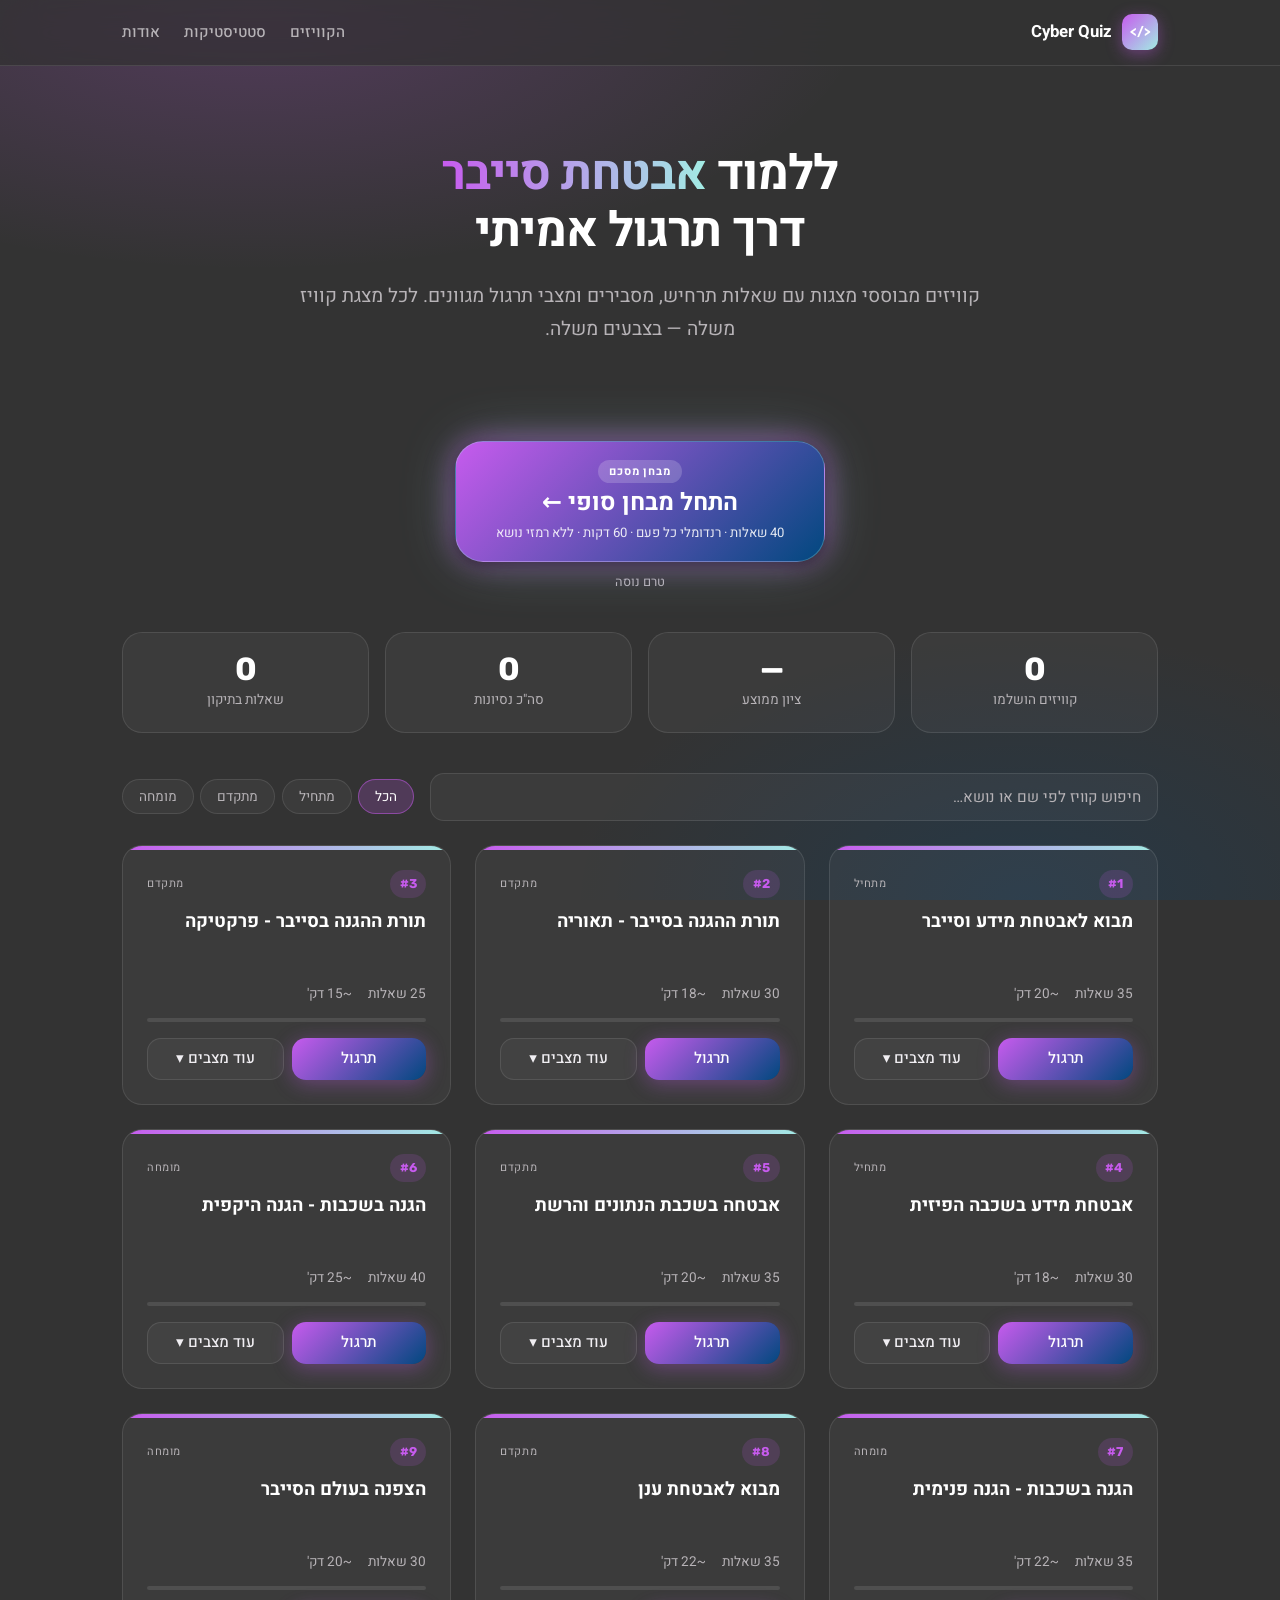
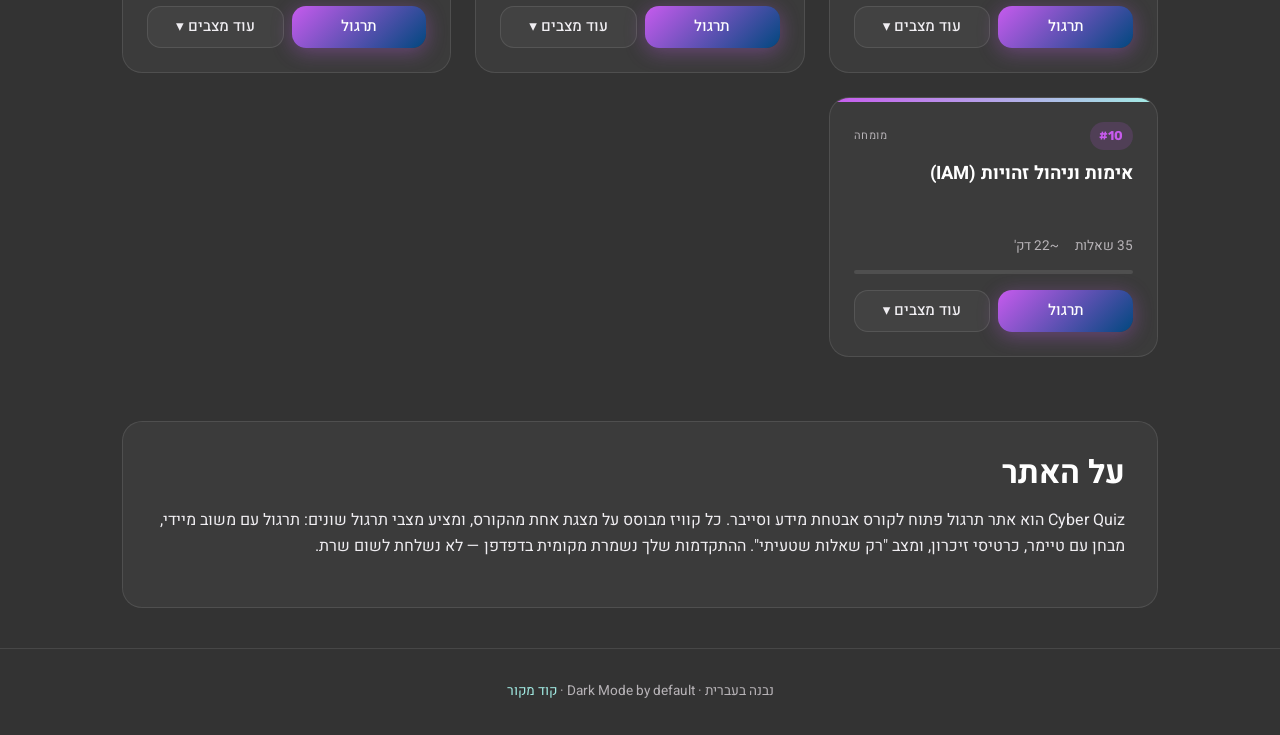
==== index.html @ cce22155 "add final-exam mode — 40 random questions from entire course New flagship CTA placed between hero an" ====
<!DOCTYPE html>
<html lang="he" dir="rtl">
<head>
    <meta charset="UTF-8">
    <meta name="viewport" content="width=device-width, initial-scale=1.0">
    <title>Cyber Quiz — קוויזים לקורס אבטחת מידע וסייבר</title>
    <meta name="description" content="אתר קוויזים אינטראקטיבי לקורס אבטחת מידע וסייבר — תרגול, מבחנים, וכרטיסי זיכרון">
    <link rel="icon" type="image/svg+xml" href="assets/favicon.svg">

    <link rel="preconnect" href="https://fonts.googleapis.com">
    <link rel="preconnect" href="https://fonts.gstatic.com" crossorigin>
    <link rel="stylesheet" href="https://fonts.googleapis.com/css2?family=Heebo:wght@300;400;500;700;900&family=Rubik:wght@400;500;700&display=swap">

    <link rel="stylesheet" href="css/base.css">
    <link rel="stylesheet" href="css/themes.css">
    <link rel="stylesheet" href="css/components.css">
    <link rel="stylesheet" href="css/modes.css">

    <script type="module" src="js/dashboard.js"></script>
</head>
<body class="theme-default">
    <div class="bg-layer" aria-hidden="true"></div>

    <header class="site-header">
        <div class="container header-inner">
            <a class="brand" href="./">
                <span class="brand-mark">&lt;/&gt;</span>
                <span class="brand-name">Cyber Quiz</span>
            </a>
            <nav class="site-nav" aria-label="ניווט ראשי">
                <a href="#quizzes">הקוויזים</a>
                <a href="#stats">סטטיסטיקות</a>
                <a href="#about">אודות</a>
            </nav>
        </div>
    </header>

    <main class="container">
        <section class="hero">
            <h1 class="hero-title">
                ללמוד <span class="gradient-text">אבטחת סייבר</span><br>
                דרך תרגול אמיתי
            </h1>
            <p class="hero-sub">
                קוויזים מבוססי מצגות עם שאלות תרחיש, מסבירים ומצבי תרגול מגוונים.
                לכל מצגת קוויז משלה — בצבעים משלה.
            </p>
        </section>

        <section class="final-exam-slot" aria-label="מבחן סופי">
            <button class="final-exam-btn" data-role="start-final">
                <span class="final-exam-btn-glow" aria-hidden="true"></span>
                <span class="final-exam-btn-content">
                    <span class="final-exam-btn-badge">מבחן מסכם</span>
                    <span class="final-exam-btn-title">התחל מבחן סופי ←</span>
                    <span class="final-exam-btn-sub">40 שאלות · רנדומלי כל פעם · 60 דקות · ללא רמזי נושא</span>
                </span>
            </button>
            <span class="final-exam-last-line" data-role="final-last"></span>
        </section>

        <section id="stats" class="stats-grid" aria-label="סטטיסטיקות אישיות">
            <article class="stat-card">
                <div class="stat-value" data-stat="completed">0</div>
                <div class="stat-label">קוויזים הושלמו</div>
            </article>
            <article class="stat-card">
                <div class="stat-value" data-stat="avg-score">—</div>
                <div class="stat-label">ציון ממוצע</div>
            </article>
            <article class="stat-card">
                <div class="stat-value" data-stat="total-attempts">0</div>
                <div class="stat-label">סה"כ נסיונות</div>
            </article>
            <article class="stat-card">
                <div class="stat-value" data-stat="wrong-pool">0</div>
                <div class="stat-label">שאלות בתיקון</div>
            </article>
        </section>

        <section class="toolbar">
            <div class="toolbar-row">
                <label class="search-input">
                    <span class="sr-only">חיפוש קוויז</span>
                    <input type="search" placeholder="חיפוש קוויז לפי שם או נושא…" data-role="search">
                </label>
                <div class="filter-group" role="tablist" aria-label="סינון לפי רמת קושי">
                    <button class="chip is-active" data-filter="all" role="tab" aria-selected="true">הכל</button>
                    <button class="chip" data-filter="beginner" role="tab">מתחיל</button>
                    <button class="chip" data-filter="intermediate" role="tab">מתקדם</button>
                    <button class="chip" data-filter="advanced" role="tab">מומחה</button>
                </div>
            </div>
        </section>

        <section id="quizzes" class="quiz-grid" aria-label="רשימת קוויזים">
            <div class="loading-placeholder" data-role="quiz-grid-empty">טוען קוויזים…</div>
        </section>

        <section id="about" class="about-card">
            <h2>על האתר</h2>
            <p>
                Cyber Quiz הוא אתר תרגול פתוח לקורס אבטחת מידע וסייבר.
                כל קוויז מבוסס על מצגת אחת מהקורס, ומציע מצבי תרגול שונים:
                תרגול עם משוב מיידי, מבחן עם טיימר, כרטיסי זיכרון, ומצב "רק שאלות שטעיתי".
                ההתקדמות שלך נשמרת מקומית בדפדפן — לא נשלחת לשום שרת.
            </p>
        </section>
    </main>

    <footer class="site-footer">
        <div class="container">
            <span>נבנה בעברית · Dark Mode by default · <a href="https://github.com/" data-role="repo-link" target="_blank" rel="noopener">קוד מקור</a></span>
        </div>
    </footer>

    <template id="quiz-card-template">
        <article class="quiz-card" data-quiz-id="">
            <div class="quiz-card-accent"></div>
            <header class="quiz-card-header">
                <span class="quiz-number"></span>
                <span class="quiz-difficulty"></span>
            </header>
            <h3 class="quiz-title"></h3>
            <p class="quiz-meta">
                <span class="quiz-count"></span>
                <span class="quiz-time"></span>
            </p>
            <div class="quiz-progress" hidden>
                <div class="quiz-progress-bar"><div class="quiz-progress-fill"></div></div>
                <span class="quiz-progress-text"></span>
            </div>
            <div class="quiz-card-actions">
                <button class="btn btn-primary" data-action="practice">תרגול</button>
                <button class="btn btn-ghost" data-action="menu">עוד מצבים ▾</button>
            </div>
            <menu class="quiz-mode-menu" hidden>
                <li><button data-mode="exam">מצב מבחן (טיימר)</button></li>
                <li><button data-mode="wrong">רק שאלות שטעיתי</button></li>
                <li><button data-mode="flashcards">כרטיסי זיכרון</button></li>
                <li><button data-mode="quick10">מהיר (10 שאלות)</button></li>
            </menu>
        </article>
    </template>
</body>
</html>
---- css/base.css ----
/* ============================================================
   Base — reset, typography, layout, RTL, dark-by-default
   ============================================================ */

*,
*::before,
*::after {
    box-sizing: border-box;
}

html {
    scroll-behavior: smooth;
    -webkit-text-size-adjust: 100%;
}

body {
    margin: 0;
    min-height: 100vh;
    font-family: 'Heebo', 'Rubik', system-ui, -apple-system, 'Segoe UI', sans-serif;
    font-weight: 400;
    font-size: 16px;
    line-height: 1.6;
    color: var(--color-text);
    background: var(--color-bg);
    direction: rtl;
    text-rendering: optimizeLegibility;
    -webkit-font-smoothing: antialiased;
    -moz-osx-font-smoothing: grayscale;
    overflow-x: hidden;
}

/* Decorative background layer per theme. Sits behind content. */
.bg-layer {
    position: fixed;
    inset: 0;
    z-index: -1;
    background:
        radial-gradient(ellipse 80% 50% at 20% 0%, var(--color-glow-a), transparent 60%),
        radial-gradient(ellipse 60% 50% at 80% 100%, var(--color-glow-b), transparent 60%),
        var(--color-bg);
    background-attachment: fixed;
    transition: background 0.6s ease;
}

h1, h2, h3, h4 {
    margin: 0 0 0.5em;
    font-weight: 700;
    line-height: 1.2;
    color: var(--color-text-strong);
}

h1 { font-size: clamp(1.8rem, 2.5vw + 1rem, 3rem); }
h2 { font-size: clamp(1.4rem, 1.5vw + 1rem, 2rem); }
h3 { font-size: 1.15rem; }

p { margin: 0 0 1rem; }

a {
    color: var(--color-accent);
    text-decoration: none;
    transition: color 0.2s ease;
}
a:hover { color: var(--color-primary); }

button {
    font-family: inherit;
    cursor: pointer;
    border: none;
    background: none;
    color: inherit;
}

.container {
    width: 100%;
    max-width: 1100px;
    margin-inline: auto;
    padding-inline: clamp(1rem, 3vw, 2rem);
}

.gradient-text {
    background: linear-gradient(90deg, var(--color-primary), var(--color-accent));
    -webkit-background-clip: text;
    background-clip: text;
    -webkit-text-fill-color: transparent;
    color: transparent;
}

.sr-only {
    position: absolute;
    width: 1px; height: 1px;
    padding: 0; margin: -1px;
    overflow: hidden;
    clip: rect(0, 0, 0, 0);
    white-space: nowrap;
    border: 0;
}

.loading-placeholder {
    padding: 3rem;
    text-align: center;
    color: var(--color-text-dim);
    font-size: 1.05rem;
}

/* Focus ring — accessibility */
:focus-visible {
    outline: 2px solid var(--color-accent);
    outline-offset: 3px;
    border-radius: 6px;
}

/* Small-screen tweaks */
@media (max-width: 640px) {
    body { font-size: 15px; }
}

/* Reduced motion respect */
@media (prefers-reduced-motion: reduce) {
    *, *::before, *::after {
        animation-duration: 0.01ms !important;
        animation-iteration-count: 1 !important;
        transition-duration: 0.01ms !important;
    }
    html { scroll-behavior: auto; }
}
---- css/themes.css ----
/* ============================================================
   Themes — CSS variable sets per palette.
   Default (body.theme-default) is the site's "Signature" palette.
   Other themes applied by adding class e.g. body.theme-matrix
   or by theme.js overriding individual --color-* properties.
   ============================================================ */

:root {
    /* Default palette — "Signature" (the site's signature colors). */
    --color-bg: #333333;
    --color-surface: rgba(255, 255, 255, 0.04);
    --color-surface-strong: rgba(255, 255, 255, 0.08);
    --color-border: rgba(255, 255, 255, 0.1);
    --color-border-strong: rgba(255, 255, 255, 0.18);

    --color-primary: #c75bee;
    --color-secondary: #01487f;
    --color-accent: #a2ece4;
    --color-glow-a: rgba(199, 91, 238, 0.22);
    --color-glow-b: rgba(1, 72, 127, 0.25);

    --color-text: #f0eef2;
    --color-text-strong: #ffffff;
    --color-text-dim: #b7b3b7;

    --color-success: #a2ece4;
    --color-error: #ff2629;
    --color-warning: #ffaa00;

    --radius-sm: 8px;
    --radius-md: 14px;
    --radius-lg: 20px;
    --radius-xl: 28px;

    --shadow-sm: 0 2px 8px rgba(0, 0, 0, 0.3);
    --shadow-md: 0 8px 32px rgba(0, 0, 0, 0.4);
    --shadow-glow: 0 0 40px var(--color-glow-a);

    --space-xs: 0.5rem;
    --space-sm: 0.75rem;
    --space-md: 1rem;
    --space-lg: 1.5rem;
    --space-xl: 2.5rem;
    --space-2xl: 4rem;

    --ease-out: cubic-bezier(0.22, 1, 0.36, 1);
    --ease-in-out: cubic-bezier(0.65, 0, 0.35, 1);
}

/* =============== Theme: Signature (default) =============== */
.theme-signature,
.theme-default {
    --color-bg: #333333;
    --color-primary: #c75bee;
    --color-secondary: #01487f;
    --color-accent: #a2ece4;
    --color-glow-a: rgba(199, 91, 238, 0.22);
    --color-glow-b: rgba(1, 72, 127, 0.25);
    --color-text: #f0eef2;
    --color-text-dim: #b7b3b7;
    --color-error: #ff2629;
    --color-success: #a2ece4;
}

/* =============== Theme: Cyberpunk =============== */
.theme-cyberpunk {
    --color-bg: #0a0e27;
    --color-primary: #ff006e;
    --color-secondary: #8338ec;
    --color-accent: #3a86ff;
    --color-glow-a: rgba(255, 0, 110, 0.18);
    --color-glow-b: rgba(58, 134, 255, 0.15);
}

/* =============== Theme: Matrix =============== */
.theme-matrix {
    --color-bg: #0d0208;
    --color-primary: #00ff41;
    --color-secondary: #008f11;
    --color-accent: #39ff14;
    --color-glow-a: rgba(0, 255, 65, 0.15);
    --color-glow-b: rgba(0, 143, 17, 0.15);
    --color-text: #c8facc;
    --color-text-strong: #eaffea;
}

/* =============== Theme: Ocean =============== */
.theme-ocean {
    --color-bg: #03045e;
    --color-primary: #00b4d8;
    --color-secondary: #0077b6;
    --color-accent: #90e0ef;
    --color-glow-a: rgba(0, 180, 216, 0.2);
    --color-glow-b: rgba(144, 224, 239, 0.15);
}

/* =============== Theme: Sunset =============== */
.theme-sunset {
    --color-bg: #2d1b2e;
    --color-primary: #ff6b35;
    --color-secondary: #f7931e;
    --color-accent: #fdc830;
    --color-glow-a: rgba(255, 107, 53, 0.22);
    --color-glow-b: rgba(253, 200, 48, 0.15);
}

/* =============== Theme: Forest =============== */
.theme-forest {
    --color-bg: #081c15;
    --color-primary: #52b788;
    --color-secondary: #2d6a4f;
    --color-accent: #95d5b2;
    --color-glow-a: rgba(82, 183, 136, 0.18);
    --color-glow-b: rgba(149, 213, 178, 0.12);
}

/* =============== Theme: Midnight =============== */
.theme-midnight {
    --color-bg: #03071e;
    --color-primary: #7209b7;
    --color-secondary: #560bad;
    --color-accent: #b5179e;
    --color-glow-a: rgba(114, 9, 183, 0.2);
    --color-glow-b: rgba(181, 23, 158, 0.18);
}
---- css/components.css ----
/* ============================================================
   Components — all reusable UI pieces
   ============================================================ */

/* =============== Buttons =============== */
.btn {
    display: inline-flex;
    align-items: center;
    justify-content: center;
    gap: 0.5rem;
    padding: 0.75rem 1.25rem;
    border-radius: var(--radius-md);
    font-weight: 500;
    font-size: 0.95rem;
    line-height: 1;
    text-decoration: none;
    transition: transform 0.15s var(--ease-out), background 0.2s, box-shadow 0.2s;
    white-space: nowrap;
}
.btn:hover { transform: translateY(-1px); }
.btn:active { transform: translateY(0); }
.btn:disabled {
    opacity: 0.4;
    cursor: not-allowed;
    transform: none;
}
.btn-sm { padding: 0.5rem 0.85rem; font-size: 0.85rem; }

.btn-primary {
    background: linear-gradient(135deg, var(--color-primary), var(--color-secondary));
    color: var(--color-text-strong);
    box-shadow: 0 4px 20px color-mix(in srgb, var(--color-primary) 35%, transparent);
}
.btn-primary:hover {
    box-shadow: 0 6px 30px color-mix(in srgb, var(--color-primary) 50%, transparent);
}

.btn-accent {
    background: color-mix(in srgb, var(--color-accent) 15%, transparent);
    color: var(--color-accent);
    border: 1px solid color-mix(in srgb, var(--color-accent) 40%, transparent);
}
.btn-accent:hover {
    background: color-mix(in srgb, var(--color-accent) 25%, transparent);
}

.btn-ghost {
    background: var(--color-surface);
    color: var(--color-text);
    border: 1px solid var(--color-border);
}
.btn-ghost:hover {
    background: var(--color-surface-strong);
    border-color: var(--color-border-strong);
}

/* =============== Chips (filter pills) =============== */
.chip {
    padding: 0.4rem 1rem;
    border-radius: 999px;
    background: var(--color-surface);
    border: 1px solid var(--color-border);
    color: var(--color-text-dim);
    font-size: 0.85rem;
    transition: all 0.2s;
}
.chip:hover { color: var(--color-text); }
.chip.is-active {
    background: color-mix(in srgb, var(--color-primary) 20%, transparent);
    color: var(--color-text-strong);
    border-color: color-mix(in srgb, var(--color-primary) 50%, transparent);
}

/* =============== Site Header =============== */
.site-header {
    position: sticky;
    top: 0;
    z-index: 50;
    background: color-mix(in srgb, var(--color-bg) 80%, transparent);
    backdrop-filter: blur(20px) saturate(180%);
    -webkit-backdrop-filter: blur(20px) saturate(180%);
    border-bottom: 1px solid var(--color-border);
}
.header-inner {
    display: flex;
    align-items: center;
    justify-content: space-between;
    padding-block: 0.9rem;
}
.brand {
    display: flex;
    align-items: center;
    gap: 0.6rem;
    font-weight: 700;
    color: var(--color-text-strong);
    font-size: 1.05rem;
}
.brand-mark {
    display: grid;
    place-items: center;
    width: 36px; height: 36px;
    border-radius: 10px;
    background: linear-gradient(135deg, var(--color-primary), var(--color-accent));
    color: #fff;
    font-family: 'Rubik', monospace;
    font-size: 0.8rem;
    font-weight: 700;
    box-shadow: 0 4px 16px color-mix(in srgb, var(--color-primary) 40%, transparent);
}
.site-nav {
    display: flex;
    gap: 1.5rem;
}
.site-nav a {
    color: var(--color-text-dim);
    font-weight: 500;
    font-size: 0.95rem;
}
.site-nav a:hover { color: var(--color-text-strong); }

@media (max-width: 640px) {
    .site-nav { display: none; }
}

/* =============== Hero =============== */
.hero {
    padding-block: clamp(2.5rem, 7vw, 5rem);
    text-align: center;
    max-width: 720px;
    margin-inline: auto;
}
.hero-title {
    margin-bottom: 1.2rem;
    letter-spacing: -0.02em;
}
.hero-sub {
    color: var(--color-text-dim);
    font-size: clamp(1rem, 1vw + 0.8rem, 1.2rem);
    line-height: 1.7;
}

/* =============== Stats Grid =============== */
.stats-grid {
    display: grid;
    grid-template-columns: repeat(auto-fit, minmax(160px, 1fr));
    gap: var(--space-md);
    margin-bottom: var(--space-xl);
}
.stat-card {
    padding: 1.25rem;
    border-radius: var(--radius-lg);
    background: var(--color-surface);
    border: 1px solid var(--color-border);
    text-align: center;
}
.stat-value {
    font-size: 2rem;
    font-weight: 700;
    color: var(--color-text-strong);
    font-family: 'Rubik', sans-serif;
    line-height: 1;
    margin-bottom: 0.3rem;
}
.stat-label {
    font-size: 0.85rem;
    color: var(--color-text-dim);
}

/* =============== Toolbar =============== */
.toolbar {
    margin-bottom: var(--space-lg);
}
.toolbar-row {
    display: flex;
    gap: var(--space-md);
    align-items: center;
    flex-wrap: wrap;
}
.search-input {
    flex: 1;
    min-width: 220px;
    position: relative;
}
.search-input input {
    width: 100%;
    padding: 0.75rem 1rem;
    border-radius: var(--radius-md);
    background: var(--color-surface);
    border: 1px solid var(--color-border);
    color: var(--color-text);
    font-family: inherit;
    font-size: 0.95rem;
    transition: border-color 0.2s, background 0.2s;
}
.search-input input::placeholder { color: var(--color-text-dim); }
.search-input input:focus {
    outline: none;
    background: var(--color-surface-strong);
    border-color: color-mix(in srgb, var(--color-accent) 60%, transparent);
}
.filter-group {
    display: flex;
    gap: 0.4rem;
    flex-wrap: wrap;
}

/* =============== Final Exam Slot (standalone flagship button) ===============
   Standalone CTA placed between hero and stats. Deliberately NOT wrapped in
   a card-like container — the button itself is the visual element, centered.
*/
.final-exam-slot {
    display: flex;
    flex-direction: column;
    align-items: center;
    gap: 0.6rem;
    margin: 0 auto var(--space-xl);
    text-align: center;
}

.final-exam-btn {
    position: relative;
    padding: 1.1rem 2.5rem;
    border-radius: var(--radius-xl);
    background: linear-gradient(135deg, var(--color-primary), var(--color-secondary));
    color: var(--color-text-strong);
    cursor: pointer;
    overflow: visible;
    border: 1px solid color-mix(in srgb, var(--color-accent) 30%, transparent);
    transition: transform 0.2s var(--ease-out), box-shadow 0.3s;
    /* Layered shadow: inner drop + colored outer glows (primary + accent) */
    box-shadow:
        0 4px 12px rgba(0, 0, 0, 0.4),
        0 0 28px 2px color-mix(in srgb, var(--color-primary) 45%, transparent),
        0 0 60px -10px color-mix(in srgb, var(--color-accent) 45%, transparent);
    animation: final-pulse 3.2s ease-in-out infinite;
}
.final-exam-btn:hover {
    transform: translateY(-2px) scale(1.02);
    animation-play-state: paused;
    box-shadow:
        0 6px 16px rgba(0, 0, 0, 0.5),
        0 0 45px 4px color-mix(in srgb, var(--color-primary) 65%, transparent),
        0 0 90px -10px color-mix(in srgb, var(--color-accent) 60%, transparent);
}
.final-exam-btn:active { transform: translateY(0) scale(1); }

/* Pulse the outer glow intensity, not the element itself — avoids layout shift. */
@keyframes final-pulse {
    0%, 100% {
        box-shadow:
            0 4px 12px rgba(0, 0, 0, 0.4),
            0 0 28px 2px color-mix(in srgb, var(--color-primary) 45%, transparent),
            0 0 60px -10px color-mix(in srgb, var(--color-accent) 45%, transparent);
    }
    50% {
        box-shadow:
            0 4px 14px rgba(0, 0, 0, 0.45),
            0 0 40px 4px color-mix(in srgb, var(--color-primary) 65%, transparent),
            0 0 80px -8px color-mix(in srgb, var(--color-accent) 60%, transparent);
    }
}

/* The legacy .final-exam-btn-glow span is no longer needed — we drive the glow
   from box-shadow keyframes. Hide the span if present so we don't double up. */
.final-exam-btn-glow { display: none; }

.final-exam-btn-content {
    display: flex;
    flex-direction: column;
    align-items: center;
    gap: 0.35rem;
    position: relative;
}
.final-exam-btn-badge {
    display: inline-block;
    padding: 0.2rem 0.7rem;
    border-radius: 999px;
    background: rgba(255, 255, 255, 0.18);
    font-size: 0.7rem;
    font-weight: 700;
    letter-spacing: 0.08em;
    text-transform: uppercase;
}
.final-exam-btn-title {
    font-size: clamp(1.15rem, 1.5vw + 0.8rem, 1.5rem);
    font-weight: 700;
    line-height: 1.2;
}
.final-exam-btn-sub {
    font-size: 0.82rem;
    opacity: 0.88;
    font-weight: 400;
}

.final-exam-last-line {
    font-size: 0.8rem;
    color: var(--color-text-dim);
    min-height: 1em;  /* reserve space so layout doesn't jump after JS fills it */
}

@media (max-width: 640px) {
    .final-exam-btn { padding: 1rem 1.5rem; }
    .final-exam-btn-sub { font-size: 0.75rem; }
}

/* =============== Quiz Grid =============== */
.quiz-grid {
    display: grid;
    grid-template-columns: repeat(auto-fill, minmax(280px, 1fr));
    gap: var(--space-lg);
    margin-bottom: var(--space-2xl);
}

/* =============== Quiz Card =============== */
.quiz-card {
    position: relative;
    padding: 1.5rem;
    border-radius: var(--radius-lg);
    background: var(--color-surface);
    border: 1px solid var(--color-border);
    overflow: hidden;
    transition: transform 0.25s var(--ease-out), border-color 0.2s, box-shadow 0.3s;
    display: flex;
    flex-direction: column;
    gap: 0.75rem;
    min-height: 260px;
    /* Each card scopes a theme, via inline CSS variables set by JS */
}
.quiz-card:hover {
    transform: translateY(-3px);
    border-color: color-mix(in srgb, var(--color-primary) 40%, transparent);
    box-shadow: 0 12px 40px color-mix(in srgb, var(--color-primary) 20%, transparent);
}
.quiz-card-accent {
    position: absolute;
    top: 0; inset-inline: 0;
    height: 4px;
    background: linear-gradient(90deg, var(--color-primary), var(--color-accent));
}
.quiz-card-header {
    display: flex;
    justify-content: space-between;
    align-items: center;
    font-size: 0.8rem;
    color: var(--color-text-dim);
}
.quiz-number {
    padding: 0.25rem 0.6rem;
    border-radius: 999px;
    background: color-mix(in srgb, var(--color-primary) 15%, transparent);
    color: var(--color-primary);
    font-weight: 700;
    font-family: 'Rubik', monospace;
}
.quiz-difficulty {
    text-transform: uppercase;
    letter-spacing: 0.05em;
    font-size: 0.7rem;
}
.quiz-title {
    color: var(--color-text-strong);
    font-size: 1.15rem;
    line-height: 1.35;
    flex: 1;
}
.quiz-meta {
    color: var(--color-text-dim);
    font-size: 0.85rem;
    margin: 0;
    display: flex;
    gap: 1rem;
}
.quiz-progress {
    display: flex;
    flex-direction: column;
    gap: 0.3rem;
    font-size: 0.8rem;
    color: var(--color-text-dim);
}
.quiz-progress-bar {
    height: 4px;
    background: var(--color-border);
    border-radius: 4px;
    overflow: hidden;
}
.quiz-progress-fill {
    height: 100%;
    width: 0;
    background: linear-gradient(90deg, var(--color-primary), var(--color-accent));
    transition: width 0.4s var(--ease-out);
}
.quiz-card-actions {
    display: flex;
    gap: 0.5rem;
    margin-top: auto;
}
.quiz-card-actions .btn { flex: 1; }
.quiz-mode-menu {
    list-style: none;
    padding: 0.4rem;
    margin: 0.3rem 0 0;
    border-radius: var(--radius-md);
    background: var(--color-surface-strong);
    border: 1px solid var(--color-border);
}
.quiz-mode-menu li { list-style: none; }
.quiz-mode-menu button {
    display: block;
    width: 100%;
    text-align: start;
    padding: 0.55rem 0.8rem;
    border-radius: var(--radius-sm);
    color: var(--color-text);
    font-size: 0.9rem;
    transition: background 0.15s;
}
.quiz-mode-menu button:hover {
    background: color-mix(in srgb, var(--color-primary) 15%, transparent);
}

/* =============== About + Footer =============== */
.about-card {
    padding: 2rem;
    border-radius: var(--radius-lg);
    background: var(--color-surface);
    border: 1px solid var(--color-border);
    margin-bottom: var(--space-xl);
}
.site-footer {
    padding: 2rem 0;
    color: var(--color-text-dim);
    font-size: 0.85rem;
    text-align: center;
    border-top: 1px solid var(--color-border);
    margin-top: var(--space-xl);
}

/* ============================================================
   Quiz Runner Page
   ============================================================ */

.quiz-header {
    position: sticky;
    top: 0;
    z-index: 50;
    background: color-mix(in srgb, var(--color-bg) 88%, transparent);
    backdrop-filter: blur(20px) saturate(180%);
    -webkit-backdrop-filter: blur(20px) saturate(180%);
    border-bottom: 1px solid var(--color-border);
}
.quiz-header-inner {
    display: flex;
    align-items: center;
    gap: 1rem;
    padding-block: 0.85rem;
}
.quiz-header-title { flex: 1; min-width: 0; }
.quiz-header-label {
    font-size: 0.75rem;
    color: var(--color-text-dim);
    text-transform: uppercase;
    letter-spacing: 0.08em;
}
.quiz-header-name {
    font-size: 1rem;
    color: var(--color-text-strong);
    margin: 0.1rem 0 0;
    white-space: nowrap;
    overflow: hidden;
    text-overflow: ellipsis;
}
.quiz-header-meta {
    display: flex;
    gap: 0.75rem;
    align-items: center;
    font-family: 'Rubik', monospace;
    font-size: 0.95rem;
}
.counter { color: var(--color-text-dim); }
.timer {
    padding: 0.3rem 0.7rem;
    border-radius: var(--radius-sm);
    background: color-mix(in srgb, var(--color-warning) 15%, transparent);
    color: var(--color-warning);
    font-weight: 500;
}
.timer.is-low {
    background: color-mix(in srgb, var(--color-error) 20%, transparent);
    color: var(--color-error);
    animation: timer-pulse 1s infinite;
}
@keyframes timer-pulse {
    0%, 100% { opacity: 1; }
    50% { opacity: 0.7; }
}

.progress-track {
    height: 4px;
    background: var(--color-border);
    overflow: hidden;
}
.progress-fill {
    height: 100%;
    width: 0;
    background: linear-gradient(90deg, var(--color-primary), var(--color-accent));
    transition: width 0.4s var(--ease-out);
}

.quiz-stage {
    padding-block: var(--space-xl);
    min-height: 60vh;
}

/* =============== Question Card =============== */
.question-card {
    padding: clamp(1.25rem, 3vw, 2.25rem);
    border-radius: var(--radius-xl);
    background: var(--color-surface);
    border: 1px solid var(--color-border);
    box-shadow: var(--shadow-md);
    animation: question-in 0.45s var(--ease-out);
}
@keyframes question-in {
    from { opacity: 0; transform: translateX(30px); }
    to { opacity: 1; transform: translateX(0); }
}
/* In RTL, "new content from the right" means positive X translation. */

.question-card-header {
    display: flex;
    justify-content: space-between;
    align-items: center;
    gap: 0.75rem;
    margin-bottom: 1.25rem;
    flex-wrap: wrap;
}
.question-card-header-actions {
    display: flex;
    align-items: center;
    gap: 0.5rem;
}
.question-topic {
    padding: 0.3rem 0.8rem;
    border-radius: 999px;
    background: color-mix(in srgb, var(--color-accent) 15%, transparent);
    color: var(--color-accent);
    font-size: 0.8rem;
    font-weight: 500;
}
.question-difficulty {
    font-size: 0.75rem;
    color: var(--color-text-dim);
    text-transform: uppercase;
    letter-spacing: 0.05em;
    padding: 0.3rem 0.6rem;
    border-radius: var(--radius-sm);
    border: 1px solid var(--color-border);
}
.question-difficulty[data-difficulty="easy"] { color: var(--color-success); border-color: color-mix(in srgb, var(--color-success) 30%, transparent); }
.question-difficulty[data-difficulty="medium"] { color: var(--color-warning); border-color: color-mix(in srgb, var(--color-warning) 30%, transparent); }
.question-difficulty[data-difficulty="hard"] { color: var(--color-error); border-color: color-mix(in srgb, var(--color-error) 30%, transparent); }

.flag-btn {
    width: 32px; height: 32px;
    border-radius: 8px;
    background: var(--color-surface);
    border: 1px solid var(--color-border);
    color: var(--color-text-dim);
    font-size: 1rem;
    transition: color 0.2s, background 0.2s;
}
.flag-btn:hover { color: var(--color-warning); }
.flag-btn.is-flagged {
    color: var(--color-warning);
    background: color-mix(in srgb, var(--color-warning) 15%, transparent);
}

.question-text {
    font-size: clamp(1.15rem, 1vw + 1rem, 1.45rem);
    color: var(--color-text-strong);
    line-height: 1.5;
    margin-bottom: 1.75rem;
}

/* =============== Options =============== */
.options {
    list-style: none;
    padding: 0;
    margin: 0;
    display: flex;
    flex-direction: column;
    gap: 0.65rem;
}
.option { margin: 0; }
.option-btn {
    display: flex;
    align-items: center;
    gap: 0.85rem;
    width: 100%;
    padding: 1rem 1.1rem;
    border-radius: var(--radius-md);
    background: var(--color-surface);
    border: 1px solid var(--color-border);
    color: var(--color-text);
    font-size: 1rem;
    line-height: 1.5;
    text-align: start;
    transition: background 0.2s, border-color 0.2s, transform 0.15s var(--ease-out);
}
.option-btn:hover:not(:disabled) {
    background: var(--color-surface-strong);
    border-color: color-mix(in srgb, var(--color-accent) 40%, transparent);
}
.option-letter {
    display: grid;
    place-items: center;
    flex-shrink: 0;
    width: 34px; height: 34px;
    border-radius: 10px;
    background: color-mix(in srgb, var(--color-accent) 15%, transparent);
    color: var(--color-accent);
    font-family: 'Rubik', monospace;
    font-weight: 700;
    font-size: 0.9rem;
    transition: background 0.2s, color 0.2s;
}
.option-text { flex: 1; }
.option-indicator {
    flex-shrink: 0;
    width: 24px;
    text-align: center;
    color: var(--color-text-dim);
    font-size: 1rem;
}

/* States: selected / correct / incorrect */
.option.is-selected .option-btn {
    border-color: var(--color-accent);
    background: color-mix(in srgb, var(--color-accent) 10%, transparent);
}
.option.is-correct .option-btn {
    border-color: var(--color-success);
    background: color-mix(in srgb, var(--color-success) 12%, transparent);
}
.option.is-correct .option-letter {
    background: var(--color-success);
    color: #042a10;
}
.option.is-correct .option-indicator::before { content: "✓"; color: var(--color-success); font-weight: 700; }

.option.is-incorrect .option-btn {
    border-color: var(--color-error);
    background: color-mix(in srgb, var(--color-error) 12%, transparent);
}
.option.is-incorrect .option-letter {
    background: var(--color-error);
    color: #2a0410;
}
.option.is-incorrect .option-indicator::before { content: "✗"; color: var(--color-error); font-weight: 700; }

/* When answers are revealed, clicking is disabled */
.options.is-locked .option-btn { cursor: default; }
.options.is-locked .option-btn:hover { transform: none; }

/* =============== Explanation =============== */
.explanation {
    margin-top: 1.25rem;
    padding: 1.1rem 1.25rem;
    border-radius: var(--radius-md);
    background: color-mix(in srgb, var(--color-accent) 8%, transparent);
    border-inline-start: 3px solid var(--color-accent);
    animation: slide-down 0.35s var(--ease-out);
}
@keyframes slide-down {
    from { opacity: 0; transform: translateY(-6px); }
    to { opacity: 1; transform: translateY(0); }
}
.explanation-verdict {
    font-weight: 700;
    margin-bottom: 0.4rem;
    font-size: 0.95rem;
}
.explanation-verdict[data-verdict="correct"] { color: var(--color-success); }
.explanation-verdict[data-verdict="incorrect"] { color: var(--color-error); }
.explanation-text {
    margin: 0 0 0.6rem;
    line-height: 1.65;
}
.explanation-source {
    margin: 0;
    font-size: 0.85rem;
    color: var(--color-text-dim);
    font-style: italic;
}

.question-card-footer {
    display: flex;
    justify-content: space-between;
    gap: 1rem;
    margin-top: 1.75rem;
}

/* =============== Results =============== */
.results-panel {
    padding-block: var(--space-2xl);
    animation: question-in 0.5s var(--ease-out);
}
.results-card {
    padding: 2.5rem;
    border-radius: var(--radius-xl);
    background: var(--color-surface);
    border: 1px solid var(--color-border);
    text-align: center;
}
.results-score {
    font-family: 'Rubik', monospace;
    font-size: clamp(2.5rem, 5vw, 4rem);
    font-weight: 700;
    color: var(--color-text-strong);
    line-height: 1;
}
.results-percent {
    font-size: 1.4rem;
    color: var(--color-primary);
    font-weight: 500;
    margin-top: 0.25rem;
}
.results-summary {
    margin: 1rem auto 1.5rem;
    max-width: 480px;
    color: var(--color-text-dim);
    line-height: 1.7;
}
.results-breakdown {
    display: grid;
    grid-template-columns: repeat(auto-fit, minmax(140px, 1fr));
    gap: 0.75rem;
    margin-bottom: 2rem;
    text-align: start;
}
.breakdown-row {
    padding: 0.75rem 1rem;
    border-radius: var(--radius-md);
    background: var(--color-surface-strong);
    border: 1px solid var(--color-border);
}
.breakdown-topic {
    font-size: 0.85rem;
    color: var(--color-text-dim);
    margin-bottom: 0.3rem;
}
.breakdown-score {
    font-weight: 700;
    color: var(--color-text-strong);
}
.results-wrong {
    text-align: start;
    margin-bottom: 2rem;
}
.results-wrong summary {
    cursor: pointer;
    font-weight: 500;
    color: var(--color-text);
    padding: 0.75rem 0;
    border-bottom: 1px solid var(--color-border);
    list-style: none;
}
.results-wrong summary::before {
    content: "▾";
    display: inline-block;
    margin-inline-end: 0.5rem;
    transition: transform 0.2s;
}
.results-wrong[open] summary::before { transform: rotate(-90deg); }
.results-wrong summary::-webkit-details-marker { display: none; }

.wrong-item {
    padding: 1rem 0;
    border-bottom: 1px solid var(--color-border);
}
.wrong-item:last-child { border-bottom: none; }
.wrong-q {
    color: var(--color-text-strong);
    margin-bottom: 0.4rem;
    font-weight: 500;
}
.wrong-a {
    display: flex;
    flex-direction: column;
    gap: 0.25rem;
    font-size: 0.9rem;
}
.wrong-a .yours { color: var(--color-error); }
.wrong-a .correct { color: var(--color-success); }
.wrong-explanation {
    margin-top: 0.6rem;
    padding: 0.75rem 1rem;
    background: color-mix(in srgb, var(--color-accent) 8%, transparent);
    border-radius: var(--radius-sm);
    font-size: 0.9rem;
    color: var(--color-text-dim);
}

.results-actions {
    display: flex;
    gap: 0.75rem;
    justify-content: center;
    flex-wrap: wrap;
}
.results-actions .btn { min-width: 140px; }
---- css/modes.css ----
/* ============================================================
   Modes — visual tweaks per quiz mode.
   Mode is set on body via js: body.mode-practice, body.mode-exam,
   body.mode-flashcards, body.mode-wrong, body.mode-quick10.
   ============================================================ */

/* ====== Exam mode ======
   In exam mode we want the user to see which option they picked, but NOT learn
   whether it was correct until the quiz ends. Override the reveal styling.
*/
body.mode-exam .quiz-header {
    border-bottom-color: color-mix(in srgb, var(--color-error) 30%, transparent);
}
body.mode-exam .quiz-header-label {
    color: var(--color-error);
}
body.mode-exam .explanation { display: none; }

body.mode-exam .option.is-correct .option-btn,
body.mode-exam .option.is-incorrect .option-btn {
    border-color: var(--color-border);
    background: var(--color-surface);
}
body.mode-exam .option.is-correct .option-letter,
body.mode-exam .option.is-incorrect .option-letter {
    background: color-mix(in srgb, var(--color-accent) 15%, transparent);
    color: var(--color-accent);
}
body.mode-exam .option.is-correct .option-indicator::before,
body.mode-exam .option.is-incorrect .option-indicator::before {
    content: none;
}
body.mode-exam .option.is-selected .option-btn {
    border-color: var(--color-accent);
    background: color-mix(in srgb, var(--color-accent) 12%, transparent);
}

/* ====== Practice mode ====== */
body.mode-practice .quiz-header-label {
    color: var(--color-accent);
}

/* ====== Wrong-only mode ====== */
body.mode-wrong .quiz-header-label {
    color: var(--color-warning);
}

/* ====== Quick10 mode ====== */
body.mode-quick10 .quiz-header-label {
    color: var(--color-primary);
}

/* ====== Flashcards mode ======
   Each "question" becomes a 3D flip card: front = question, back = answer + explanation.
   Tap/click toggles. Options aren't interactive — goal is review not testing.
*/
body.mode-flashcards .question-card {
    perspective: 1200px;
    background: transparent;
    border: none;
    box-shadow: none;
    padding: 0;
    cursor: pointer;
}
body.mode-flashcards .flashcard-inner {
    position: relative;
    width: 100%;
    min-height: 340px;
    transform-style: preserve-3d;
    transition: transform 0.7s var(--ease-in-out);
}
body.mode-flashcards .flashcard-inner.is-flipped {
    transform: rotateY(180deg);
}
body.mode-flashcards .flashcard-face {
    position: absolute;
    inset: 0;
    padding: clamp(1.25rem, 3vw, 2.25rem);
    border-radius: var(--radius-xl);
    background: var(--color-surface);
    border: 1px solid var(--color-border);
    box-shadow: var(--shadow-md);
    backface-visibility: hidden;
    -webkit-backface-visibility: hidden;
    display: flex;
    flex-direction: column;
    justify-content: center;
}
body.mode-flashcards .flashcard-back {
    transform: rotateY(180deg);
}
body.mode-flashcards .flashcard-hint {
    position: absolute;
    bottom: 1rem;
    inset-inline-end: 1.25rem;
    font-size: 0.8rem;
    color: var(--color-text-dim);
}
body.mode-flashcards .options,
body.mode-flashcards .question-card-footer,
body.mode-flashcards .explanation {
    /* Not rendered in flashcards mode — engine swaps in flashcard markup */
}
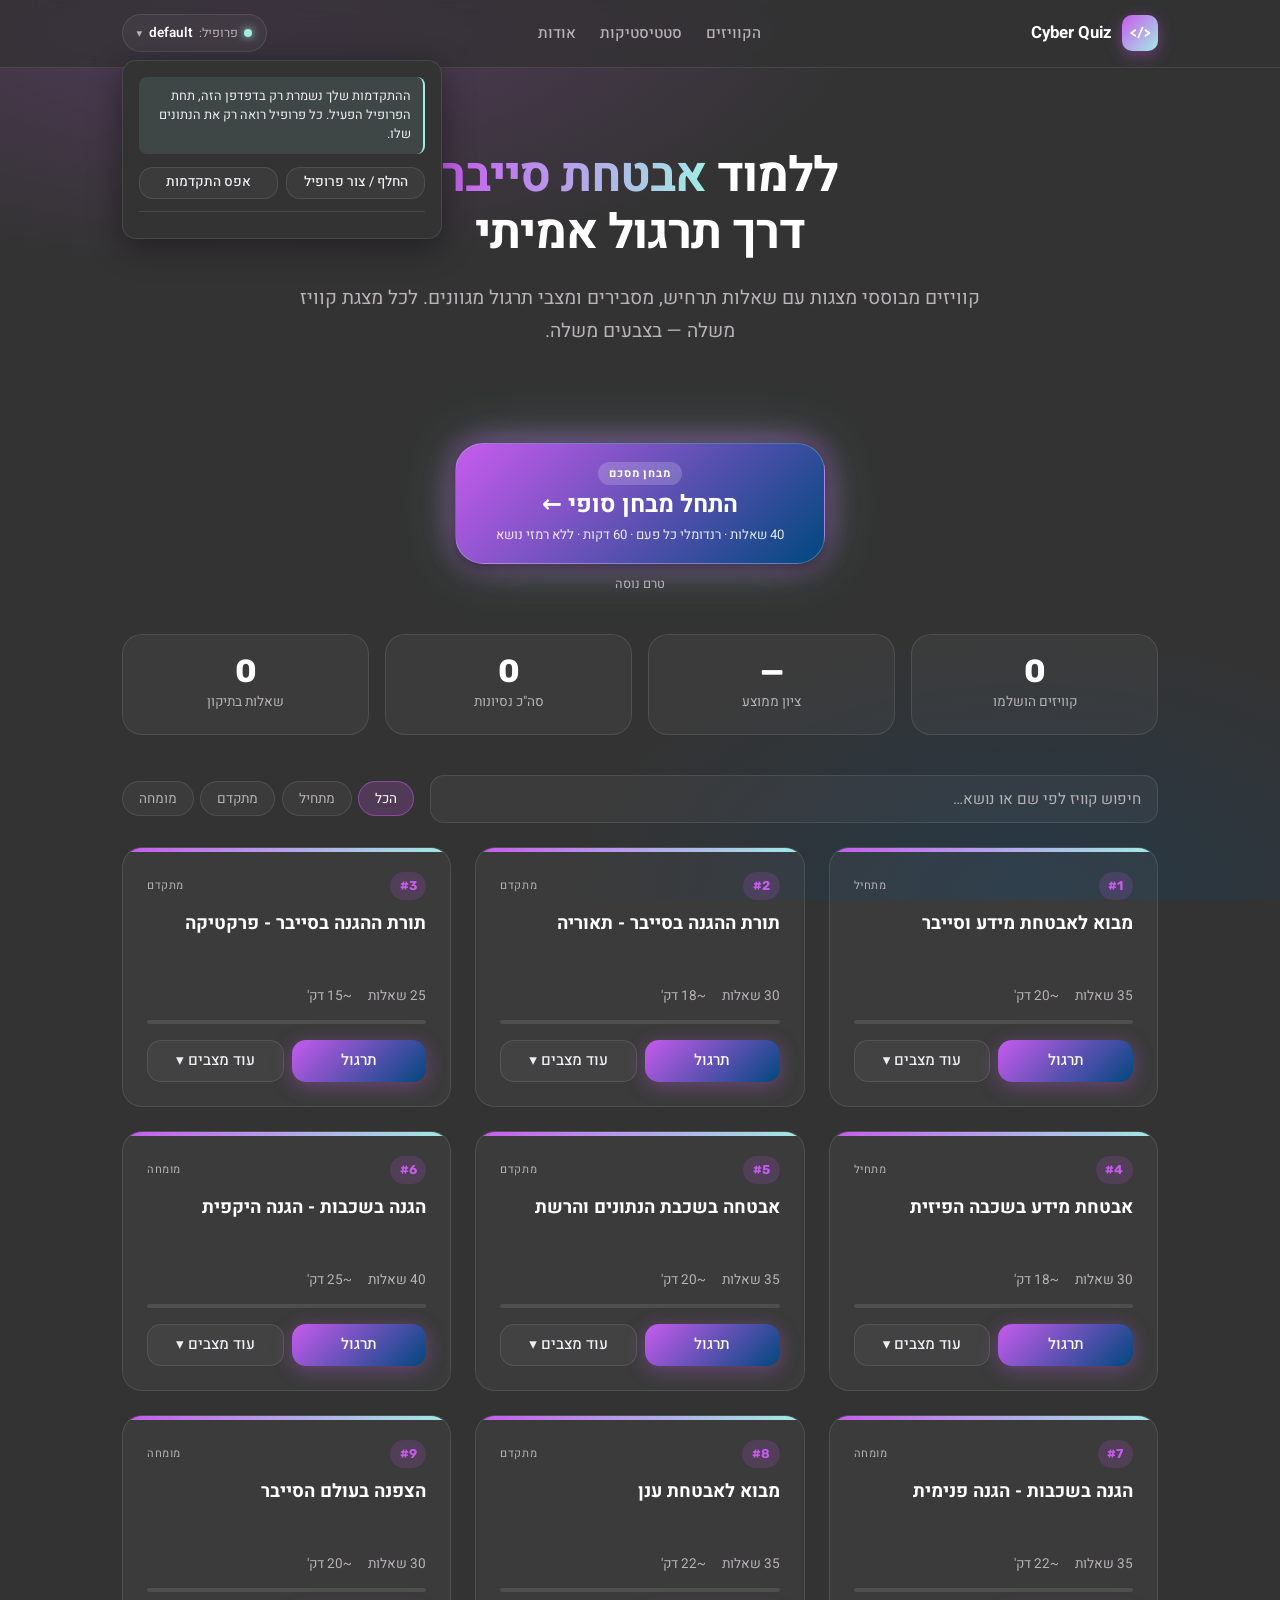
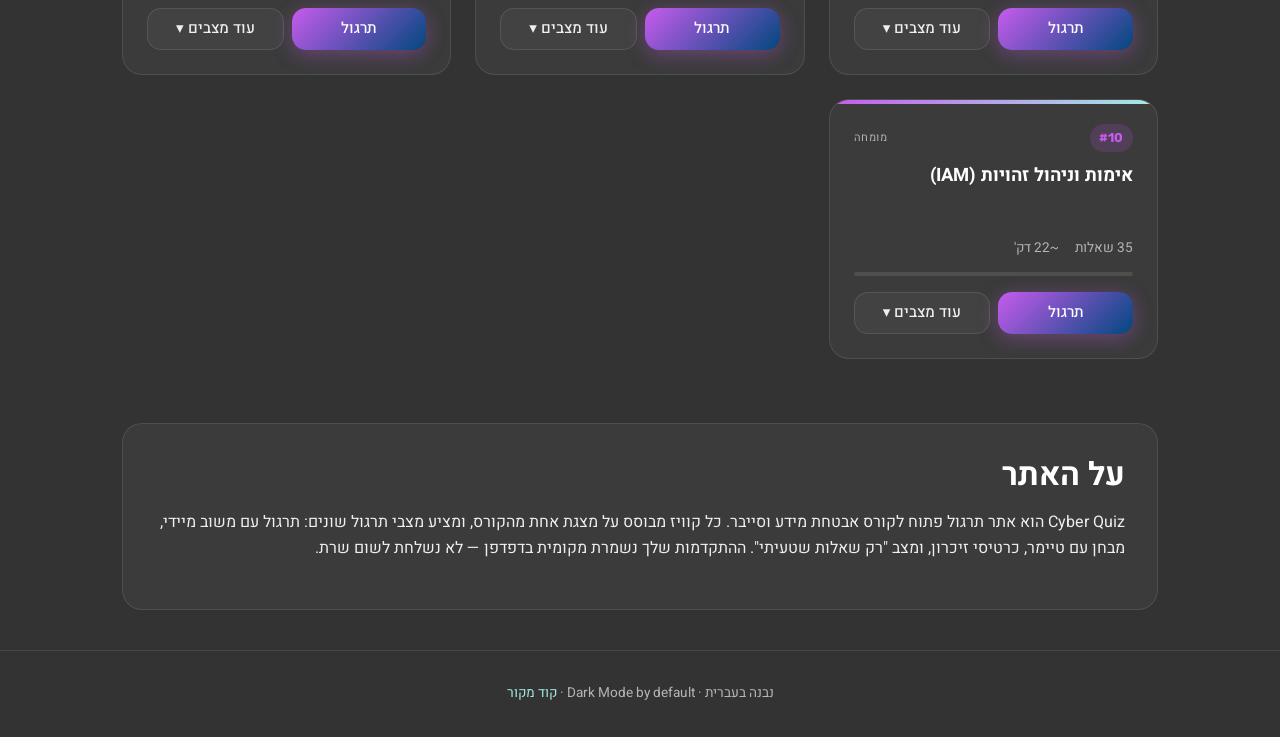
==== commit 3c6f8376: "add per-user profiles so shared browsers don't mix progress localStorage has always been per-browser" ====
--- a/index.html
+++ b/index.html
@@ -32,6 +32,25 @@
                 <a href="#stats">סטטיסטיקות</a>
                 <a href="#about">אודות</a>
             </nav>
+            <div class="profile-area">
+                <button class="profile-chip" data-role="profile-chip" aria-haspopup="true" aria-expanded="false">
+                    <span class="profile-dot" aria-hidden="true"></span>
+                    <span class="profile-chip-label">פרופיל:</span>
+                    <span class="profile-chip-name" data-role="profile-name">...</span>
+                    <span class="profile-chip-arrow" aria-hidden="true">▾</span>
+                </button>
+                <div class="profile-menu" data-role="profile-menu" hidden>
+                    <p class="profile-menu-note">
+                        ההתקדמות שלך נשמרת רק בדפדפן הזה, תחת הפרופיל הפעיל.
+                        כל פרופיל רואה רק את הנתונים שלו.
+                    </p>
+                    <div class="profile-menu-actions">
+                        <button class="btn btn-ghost btn-sm" data-role="profile-switch">החלף / צור פרופיל</button>
+                        <button class="btn btn-ghost btn-sm" data-role="profile-reset">אפס התקדמות</button>
+                    </div>
+                    <div class="profile-list" data-role="profile-list"></div>
+                </div>
+            </div>
         </div>
     </header>
 
--- a/css/components.css
+++ b/css/components.css
@@ -120,6 +120,123 @@
 
 @media (max-width: 640px) {
     .site-nav { display: none; }
+}
+
+/* =============== Profile chip + menu =============== */
+.profile-area {
+    position: relative;
+}
+.profile-chip {
+    display: flex;
+    align-items: center;
+    gap: 0.4rem;
+    padding: 0.5rem 0.85rem;
+    border-radius: 999px;
+    background: var(--color-surface);
+    border: 1px solid var(--color-border);
+    color: var(--color-text);
+    font-size: 0.85rem;
+    transition: background 0.2s, border-color 0.2s;
+}
+.profile-chip:hover {
+    background: var(--color-surface-strong);
+    border-color: color-mix(in srgb, var(--color-accent) 45%, transparent);
+}
+.profile-chip-label {
+    color: var(--color-text-dim);
+    font-size: 0.78rem;
+}
+.profile-chip-name {
+    font-weight: 600;
+    color: var(--color-text-strong);
+    max-width: 120px;
+    overflow: hidden;
+    text-overflow: ellipsis;
+    white-space: nowrap;
+}
+.profile-dot {
+    width: 8px;
+    height: 8px;
+    border-radius: 50%;
+    background: var(--color-accent);
+    box-shadow: 0 0 8px var(--color-accent);
+}
+.profile-chip-arrow {
+    color: var(--color-text-dim);
+    font-size: 0.7rem;
+    transition: transform 0.2s;
+}
+.profile-chip[aria-expanded="true"] .profile-chip-arrow {
+    transform: rotate(180deg);
+}
+
+.profile-menu {
+    position: absolute;
+    top: calc(100% + 0.5rem);
+    inset-inline-end: 0;
+    width: min(320px, calc(100vw - 2rem));
+    padding: 1rem;
+    border-radius: var(--radius-md);
+    background: var(--color-bg);
+    border: 1px solid var(--color-border);
+    box-shadow: var(--shadow-md);
+    z-index: 60;
+    display: flex;
+    flex-direction: column;
+    gap: 0.8rem;
+}
+.profile-menu-note {
+    margin: 0;
+    padding: 0.6rem 0.75rem;
+    border-radius: var(--radius-sm);
+    background: color-mix(in srgb, var(--color-accent) 10%, transparent);
+    border-inline-start: 2px solid var(--color-accent);
+    font-size: 0.8rem;
+    line-height: 1.5;
+    color: var(--color-text);
+}
+.profile-menu-actions {
+    display: flex;
+    gap: 0.5rem;
+}
+.profile-menu-actions .btn { flex: 1; }
+.profile-list {
+    display: flex;
+    flex-direction: column;
+    gap: 0.25rem;
+    border-top: 1px solid var(--color-border);
+    padding-top: 0.6rem;
+}
+.profile-list-label {
+    font-size: 0.75rem;
+    color: var(--color-text-dim);
+    margin-bottom: 0.2rem;
+}
+.profile-list button {
+    padding: 0.45rem 0.7rem;
+    border-radius: var(--radius-sm);
+    text-align: start;
+    color: var(--color-text);
+    font-size: 0.88rem;
+    transition: background 0.15s;
+    display: flex;
+    align-items: center;
+    gap: 0.4rem;
+}
+.profile-list button:hover {
+    background: var(--color-surface);
+}
+.profile-list button.is-active {
+    background: color-mix(in srgb, var(--color-primary) 18%, transparent);
+    color: var(--color-text-strong);
+}
+.profile-list button.is-active::before {
+    content: "✓";
+    color: var(--color-accent);
+}
+
+@media (max-width: 640px) {
+    .profile-chip-label { display: none; }
 }
 
 /* =============== Hero =============== */
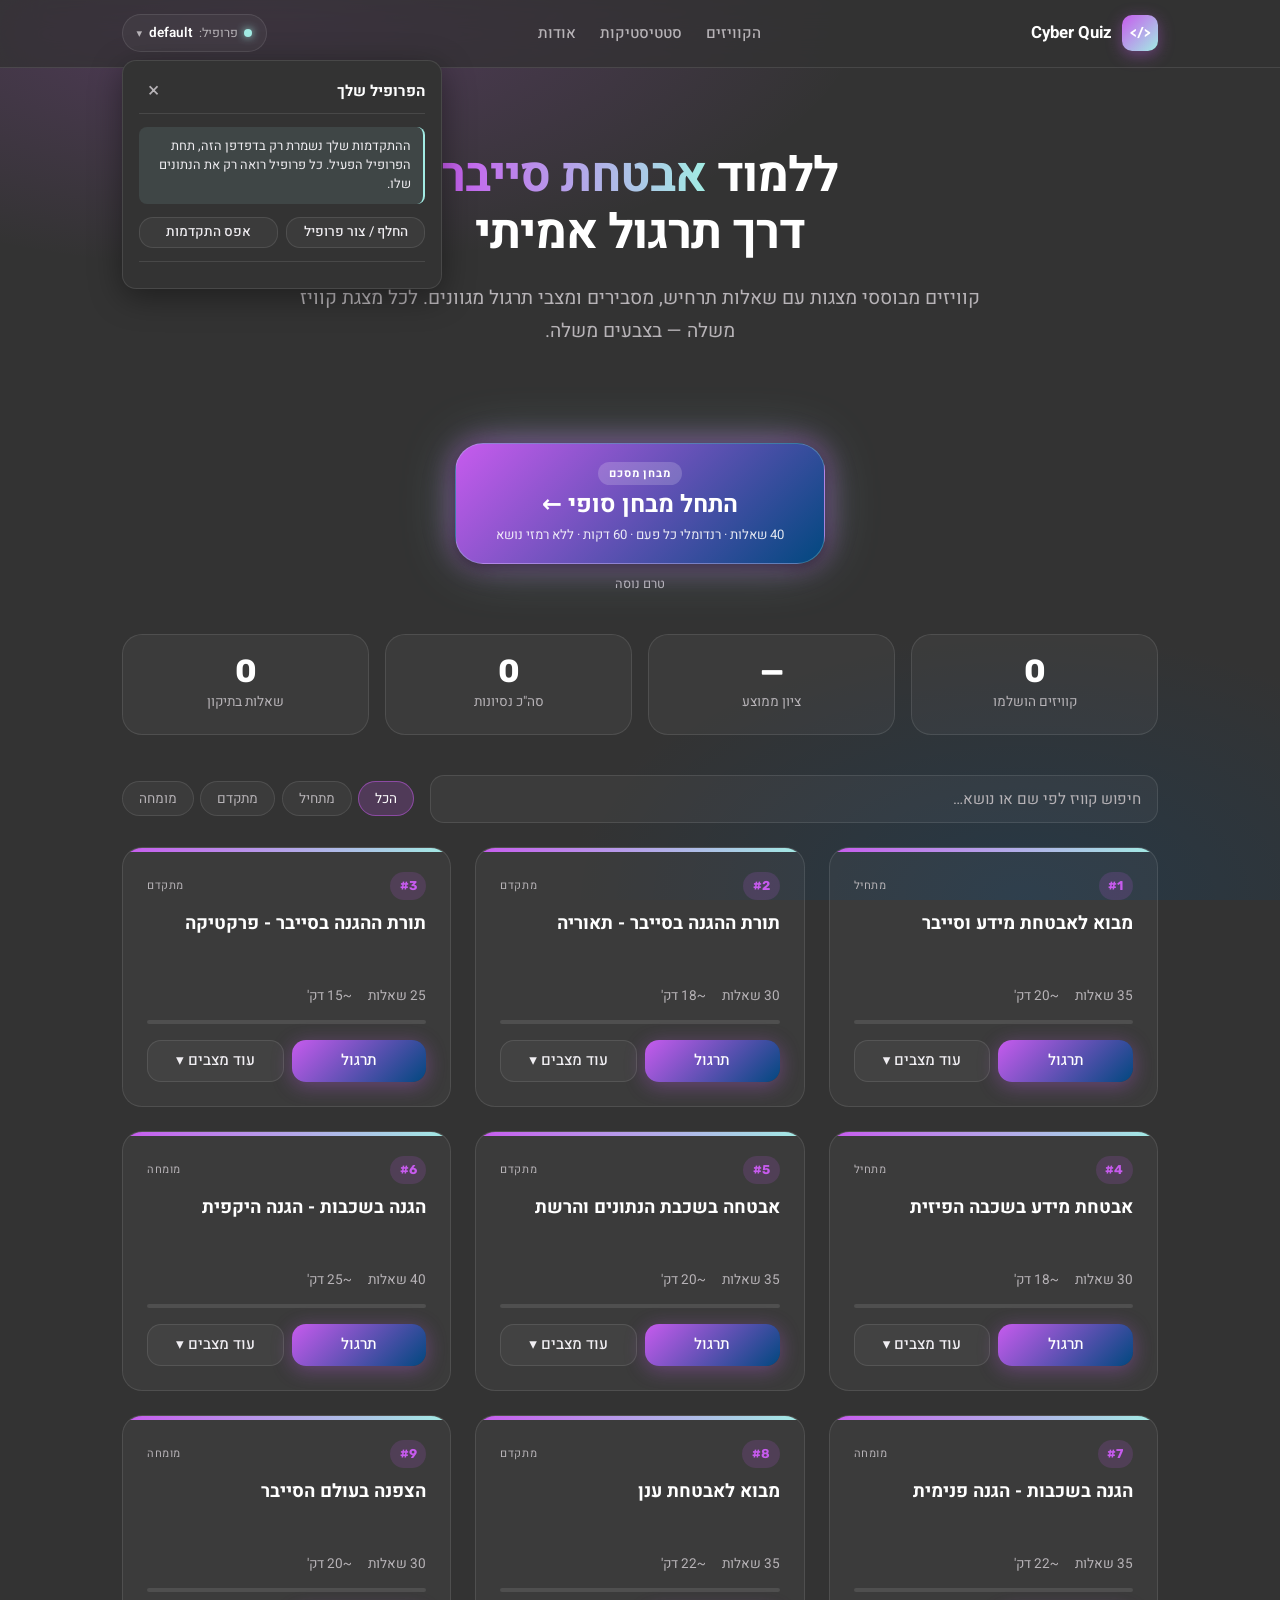
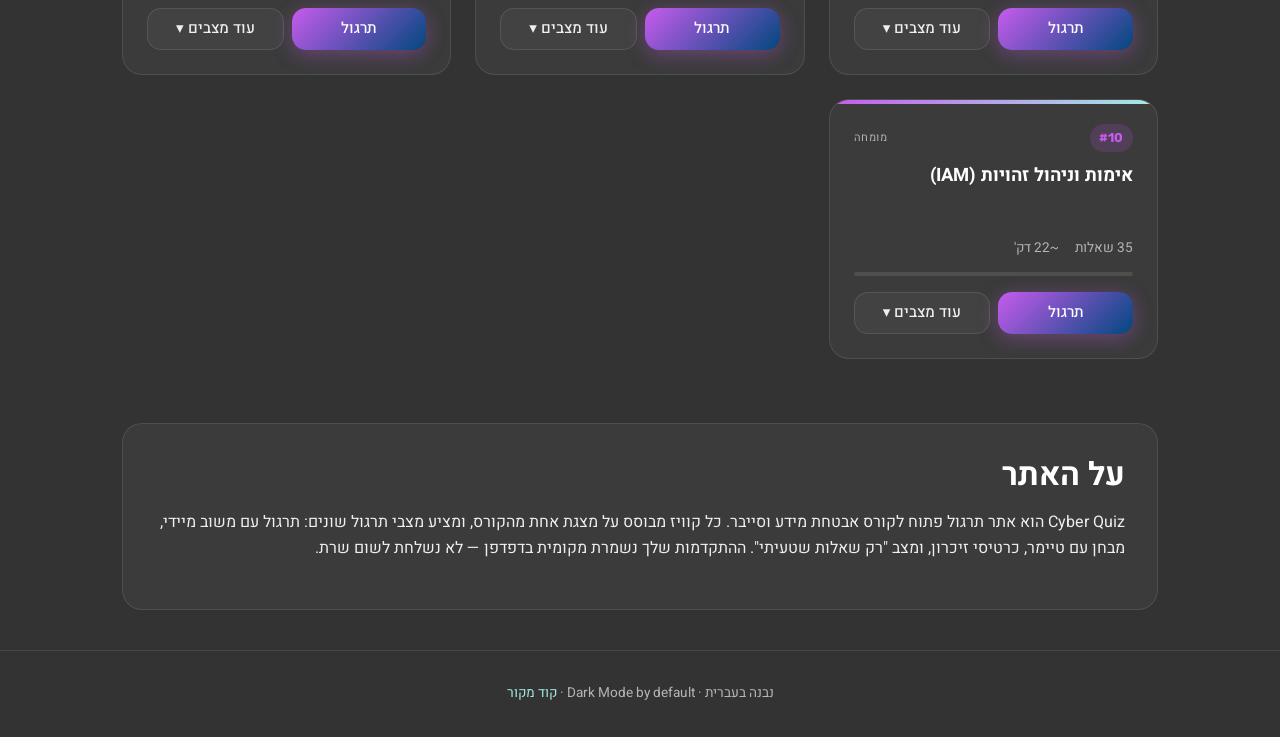
==== commit f42e85fa: "replace window.prompt with themed in-site modal + add close button The previous profile switch used " ====
--- a/index.html
+++ b/index.html
@@ -40,6 +40,10 @@
                     <span class="profile-chip-arrow" aria-hidden="true">▾</span>
                 </button>
                 <div class="profile-menu" data-role="profile-menu" hidden>
+                    <div class="profile-menu-header">
+                        <span class="profile-menu-title">הפרופיל שלך</span>
+                        <button class="profile-menu-close" data-role="profile-close" aria-label="סגור">×</button>
+                    </div>
                     <p class="profile-menu-note">
                         ההתקדמות שלך נשמרת רק בדפדפן הזה, תחת הפרופיל הפעיל.
                         כל פרופיל רואה רק את הנתונים שלו.
@@ -53,6 +57,34 @@
             </div>
         </div>
     </header>
+
+    <dialog class="app-modal" data-role="profile-modal" aria-labelledby="profile-modal-title">
+        <form method="dialog" class="app-modal-card">
+            <header class="app-modal-header">
+                <h3 id="profile-modal-title" class="app-modal-title" data-role="profile-modal-title">שם הפרופיל</h3>
+                <button type="button" class="app-modal-close" data-role="profile-modal-close" aria-label="סגור">×</button>
+            </header>
+            <p class="app-modal-desc" data-role="profile-modal-desc">
+                בחר שם שיזהה אותך בדפדפן הזה. הנתונים נשארים מקומית — לא נשלחים לשום שרת.
+            </p>
+            <label class="app-modal-input-wrap">
+                <span class="app-modal-input-label">שם פרופיל</span>
+                <input
+                    type="text"
+                    class="app-modal-input"
+                    data-role="profile-modal-input"
+                    maxlength="24"
+                    placeholder="לדוגמה: כריס, david, דני-לימוד..."
+                    autocomplete="off"
+                    required>
+                <span class="app-modal-hint">אותיות עברית/אנגלית/מספרים · עד 24 תווים</span>
+            </label>
+            <footer class="app-modal-actions">
+                <button type="button" class="btn btn-ghost" data-role="profile-modal-cancel">ביטול</button>
+                <button type="submit" class="btn btn-primary" data-role="profile-modal-ok">שמור</button>
+            </footer>
+        </form>
+    </dialog>
 
     <main class="container">
         <section class="hero">
--- a/css/components.css
+++ b/css/components.css
@@ -185,6 +185,35 @@
     flex-direction: column;
     gap: 0.8rem;
 }
+.profile-menu-header {
+    display: flex;
+    justify-content: space-between;
+    align-items: center;
+    gap: 0.5rem;
+    padding-bottom: 0.5rem;
+    border-bottom: 1px solid var(--color-border);
+}
+.profile-menu-title {
+    font-weight: 700;
+    color: var(--color-text-strong);
+    font-size: 0.95rem;
+}
+.profile-menu-close {
+    display: grid;
+    place-items: center;
+    width: 28px;
+    height: 28px;
+    border-radius: 8px;
+    background: transparent;
+    color: var(--color-text-dim);
+    font-size: 1.3rem;
+    line-height: 1;
+    transition: background 0.15s, color 0.15s;
+}
+.profile-menu-close:hover {
+    background: var(--color-surface);
+    color: var(--color-text-strong);
+}
 .profile-menu-note {
     margin: 0;
     padding: 0.6rem 0.75rem;
@@ -237,6 +266,133 @@
 
 @media (max-width: 640px) {
     .profile-chip-label { display: none; }
+}
+
+/* =============== App Modal (themed dialog) ===============
+   Uses native <dialog>. The user agent provides Esc-to-close and
+   focus trapping for free; we only style it.
+*/
+.app-modal {
+    padding: 0;
+    border: none;
+    background: transparent;
+    color: var(--color-text);
+    max-width: min(480px, calc(100vw - 2rem));
+    width: 100%;
+    border-radius: var(--radius-xl);
+    /* direction for RTL content inside */
+    direction: rtl;
+}
+.app-modal::backdrop {
+    background: rgba(10, 10, 15, 0.72);
+    backdrop-filter: blur(6px);
+    -webkit-backdrop-filter: blur(6px);
+}
+/* Fade/slide-in animation on open. The [open] attribute is set by the UA. */
+.app-modal[open] {
+    animation: modal-pop 0.25s var(--ease-out);
+}
+@keyframes modal-pop {
+    from { opacity: 0; transform: translateY(-10px) scale(0.98); }
+    to   { opacity: 1; transform: translateY(0)    scale(1); }
+}
+
+.app-modal-card {
+    padding: clamp(1.25rem, 3vw, 1.75rem);
+    border-radius: var(--radius-xl);
+    background: var(--color-bg);
+    border: 1px solid color-mix(in srgb, var(--color-primary) 35%, var(--color-border));
+    box-shadow:
+        0 20px 60px rgba(0, 0, 0, 0.6),
+        0 0 40px -5px color-mix(in srgb, var(--color-primary) 30%, transparent);
+    display: flex;
+    flex-direction: column;
+    gap: 1rem;
+}
+
+.app-modal-header {
+    display: flex;
+    justify-content: space-between;
+    align-items: center;
+    gap: 0.5rem;
+}
+.app-modal-title {
+    margin: 0;
+    font-size: 1.25rem;
+    color: var(--color-text-strong);
+}
+.app-modal-close {
+    display: grid;
+    place-items: center;
+    width: 32px;
+    height: 32px;
+    border-radius: 10px;
+    background: var(--color-surface);
+    color: var(--color-text-dim);
+    font-size: 1.4rem;
+    line-height: 1;
+    transition: background 0.15s, color 0.15s, transform 0.15s;
+}
+.app-modal-close:hover {
+    background: color-mix(in srgb, var(--color-error) 20%, transparent);
+    color: var(--color-error);
+    transform: rotate(90deg);
+}
+
+.app-modal-desc {
+    margin: 0;
+    color: var(--color-text-dim);
+    line-height: 1.6;
+    font-size: 0.9rem;
+}
+
+.app-modal-input-wrap {
+    display: flex;
+    flex-direction: column;
+    gap: 0.35rem;
+}
+.app-modal-input-label {
+    font-size: 0.85rem;
+    font-weight: 600;
+    color: var(--color-text);
+}
+.app-modal-input {
+    padding: 0.85rem 1rem;
+    border-radius: var(--radius-md);
+    background: var(--color-surface);
+    border: 1px solid var(--color-border);
+    color: var(--color-text-strong);
+    font-family: inherit;
+    font-size: 1rem;
+    transition: border-color 0.2s, background 0.2s;
+}
+.app-modal-input:focus {
+    outline: none;
+    background: var(--color-surface-strong);
+    border-color: var(--color-accent);
+}
+.app-modal-input::placeholder {
+    color: var(--color-text-dim);
+    opacity: 0.7;
+}
+.app-modal-hint {
+    font-size: 0.75rem;
+    color: var(--color-text-dim);
+}
+
+.app-modal-actions {
+    display: flex;
+    gap: 0.6rem;
+    justify-content: flex-end;
+    margin-top: 0.25rem;
+}
+.app-modal-actions .btn { min-width: 100px; }
+
+@media (max-width: 480px) {
+    .app-modal-actions {
+        flex-direction: column-reverse;
+    }
+    .app-modal-actions .btn { width: 100%; }
 }
 
 /* =============== Hero =============== */
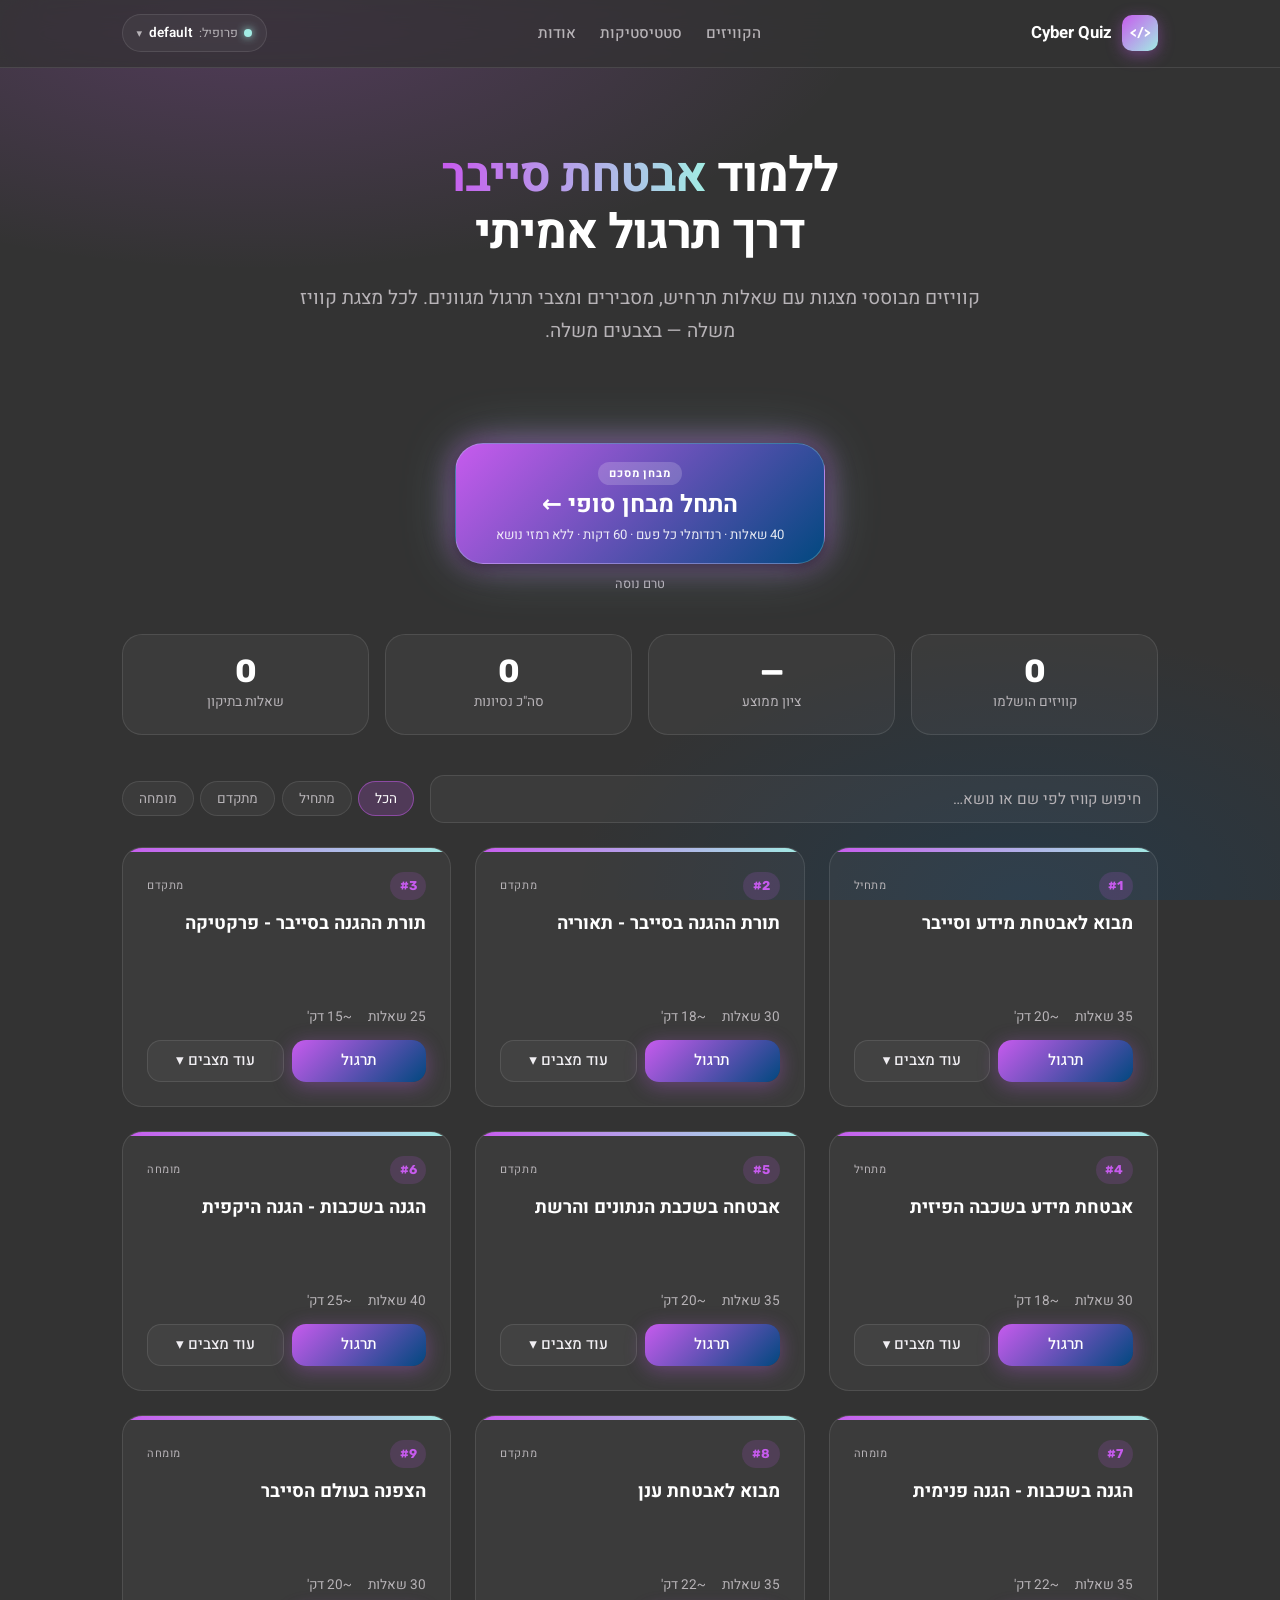
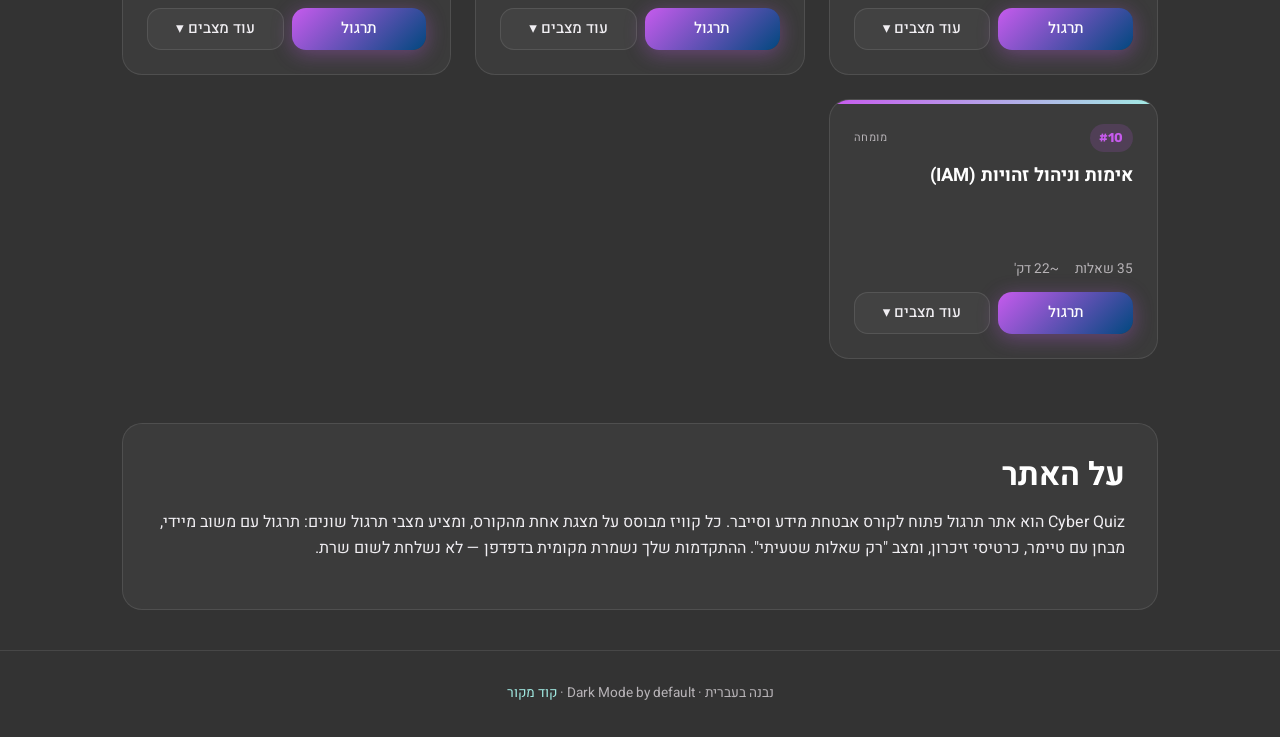
==== commit e41e4b68: "bulletproof profile menu close: inline onclick fallback + type=button The JS close handler attached " ====
--- a/index.html
+++ b/index.html
@@ -42,7 +42,11 @@
                 <div class="profile-menu" data-role="profile-menu" hidden>
                     <div class="profile-menu-header">
                         <span class="profile-menu-title">הפרופיל שלך</span>
-                        <button class="profile-menu-close" data-role="profile-close" aria-label="סגור">×</button>
+                        <button type="button"
+                                class="profile-menu-close"
+                                data-role="profile-close"
+                                aria-label="סגור"
+                                onclick="event.stopPropagation(); this.closest('.profile-menu').hidden = true;">×</button>
                     </div>
                     <p class="profile-menu-note">
                         ההתקדמות שלך נשמרת רק בדפדפן הזה, תחת הפרופיל הפעיל.
@@ -59,15 +63,18 @@
     </header>
 
     <dialog class="app-modal" data-role="profile-modal" aria-labelledby="profile-modal-title">
-        <form method="dialog" class="app-modal-card">
+        <form method="dialog" class="app-modal-card" data-variant="input">
             <header class="app-modal-header">
-                <h3 id="profile-modal-title" class="app-modal-title" data-role="profile-modal-title">שם הפרופיל</h3>
+                <div class="app-modal-icon" data-role="profile-modal-icon" aria-hidden="true">👤</div>
+                <div class="app-modal-header-text">
+                    <h3 id="profile-modal-title" class="app-modal-title" data-role="profile-modal-title">שם הפרופיל</h3>
+                </div>
                 <button type="button" class="app-modal-close" data-role="profile-modal-close" aria-label="סגור">×</button>
             </header>
             <p class="app-modal-desc" data-role="profile-modal-desc">
                 בחר שם שיזהה אותך בדפדפן הזה. הנתונים נשארים מקומית — לא נשלחים לשום שרת.
             </p>
-            <label class="app-modal-input-wrap">
+            <label class="app-modal-input-wrap" data-role="profile-modal-input-wrap">
                 <span class="app-modal-input-label">שם פרופיל</span>
                 <input
                     type="text"
@@ -75,8 +82,8 @@
                     data-role="profile-modal-input"
                     maxlength="24"
                     placeholder="לדוגמה: כריס, david, דני-לימוד..."
-                    autocomplete="off"
-                    required>
+                    autocomplete="off">
+                <span class="app-modal-error" data-role="profile-modal-error" hidden></span>
                 <span class="app-modal-hint">אותיות עברית/אנגלית/מספרים · עד 24 תווים</span>
             </label>
             <footer class="app-modal-actions">
@@ -85,6 +92,8 @@
             </footer>
         </form>
     </dialog>
+
+    <div class="toast" data-role="toast" role="status" aria-live="polite" hidden></div>
 
     <main class="container">
         <section class="hero">
--- a/css/base.css
+++ b/css/base.css
@@ -6,6 +6,14 @@
 *::before,
 *::after {
     box-sizing: border-box;
+}
+
+/* Enforce the HTML `hidden` attribute even when custom CSS sets an explicit
+   display (e.g. display:flex on a menu). Without this, our own flex/grid
+   rules would out-rank the UA default for [hidden] and dropdowns/toasts
+   wouldn't actually disappear when toggled. */
+[hidden] {
+    display: none !important;
 }
 
 html {
--- a/css/components.css
+++ b/css/components.css
@@ -312,14 +312,44 @@
 
 .app-modal-header {
     display: flex;
-    justify-content: space-between;
-    align-items: center;
-    gap: 0.5rem;
+    align-items: center;
+    gap: 0.75rem;
+}
+.app-modal-header-text {
+    flex: 1;
+    min-width: 0;
 }
 .app-modal-title {
     margin: 0;
     font-size: 1.25rem;
     color: var(--color-text-strong);
+    line-height: 1.3;
+}
+.app-modal-icon {
+    display: grid;
+    place-items: center;
+    width: 44px;
+    height: 44px;
+    border-radius: 12px;
+    font-size: 1.5rem;
+    flex-shrink: 0;
+    background: color-mix(in srgb, var(--color-accent) 18%, transparent);
+    border: 1px solid color-mix(in srgb, var(--color-accent) 35%, transparent);
+}
+/* When in danger variant, icon + border switch to red tones */
+[data-variant="danger"] .app-modal-icon {
+    background: color-mix(in srgb, var(--color-error) 18%, transparent);
+    border-color: color-mix(in srgb, var(--color-error) 45%, transparent);
+}
+[data-variant="danger"] .app-modal-card {
+    border-color: color-mix(in srgb, var(--color-error) 45%, var(--color-border));
+}
+[data-variant="danger"] [data-role="profile-modal-ok"] {
+    background: linear-gradient(135deg, var(--color-error), #9f0f12);
+    box-shadow: 0 4px 20px color-mix(in srgb, var(--color-error) 40%, transparent);
+}
+[data-variant="danger"] [data-role="profile-modal-ok"]:hover {
+    box-shadow: 0 6px 30px color-mix(in srgb, var(--color-error) 55%, transparent);
 }
 .app-modal-close {
     display: grid;
@@ -379,6 +409,42 @@
     font-size: 0.75rem;
     color: var(--color-text-dim);
 }
+.app-modal-error {
+    font-size: 0.8rem;
+    color: var(--color-error);
+    font-weight: 500;
+}
+.app-modal-input.is-invalid {
+    border-color: var(--color-error);
+    background: color-mix(in srgb, var(--color-error) 8%, var(--color-surface));
+}
+
+/* =============== Toast notifications =============== */
+.toast {
+    position: fixed;
+    bottom: 2rem;
+    inset-inline-start: 50%;
+    transform: translateX(50%);
+    /* RTL: translateX(50%) with inset-inline-start: 50% centers the toast */
+    padding: 0.8rem 1.3rem;
+    border-radius: var(--radius-md);
+    background: var(--color-surface-strong);
+    border: 1px solid color-mix(in srgb, var(--color-accent) 40%, transparent);
+    color: var(--color-text-strong);
+    font-size: 0.9rem;
+    font-weight: 500;
+    box-shadow: 0 8px 32px rgba(0, 0, 0, 0.5);
+    backdrop-filter: blur(12px);
+    -webkit-backdrop-filter: blur(12px);
+    z-index: 1000;
+    animation: toast-in 0.3s var(--ease-out);
+}
+@keyframes toast-in {
+    from { opacity: 0; transform: translate(50%, 10px); }
+    to   { opacity: 1; transform: translate(50%, 0); }
+}
+.toast[data-variant="success"] { border-color: var(--color-success); }
+.toast[data-variant="danger"]  { border-color: var(--color-error); }
 
 .app-modal-actions {
     display: flex;
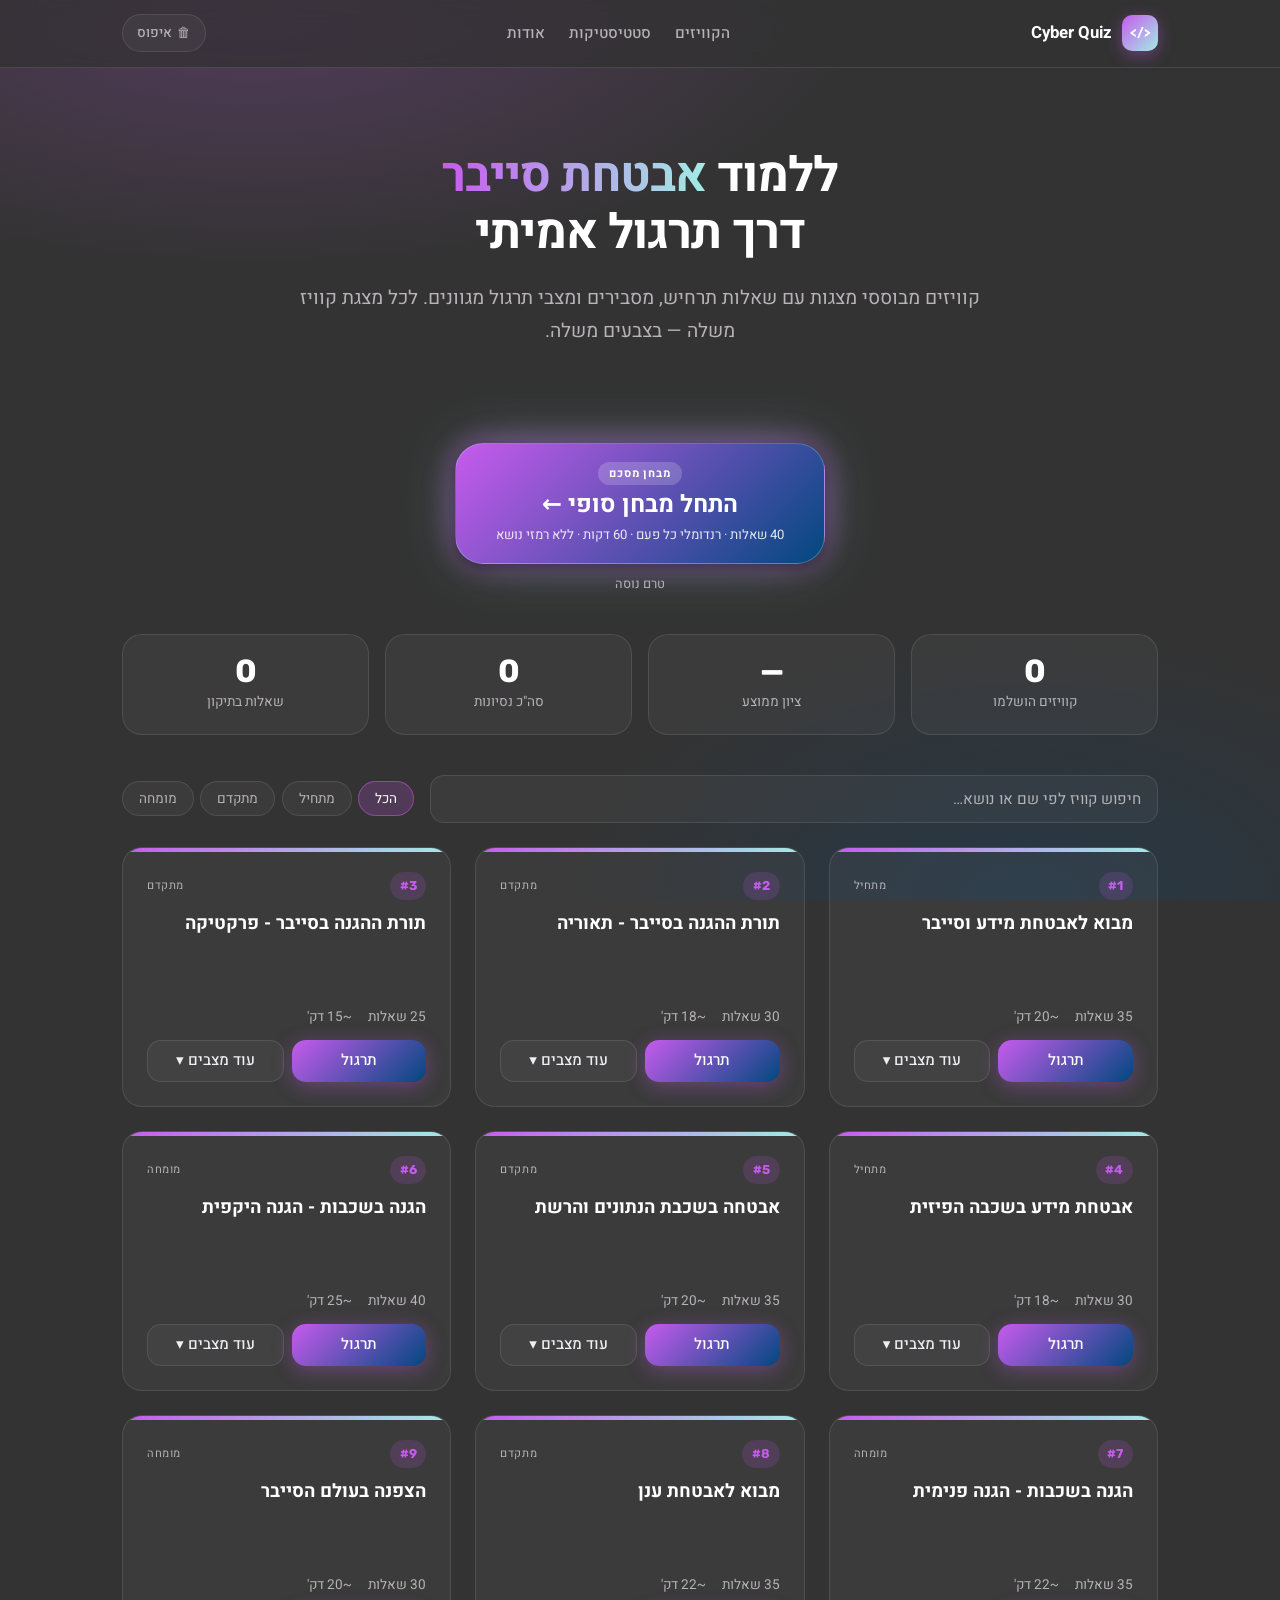
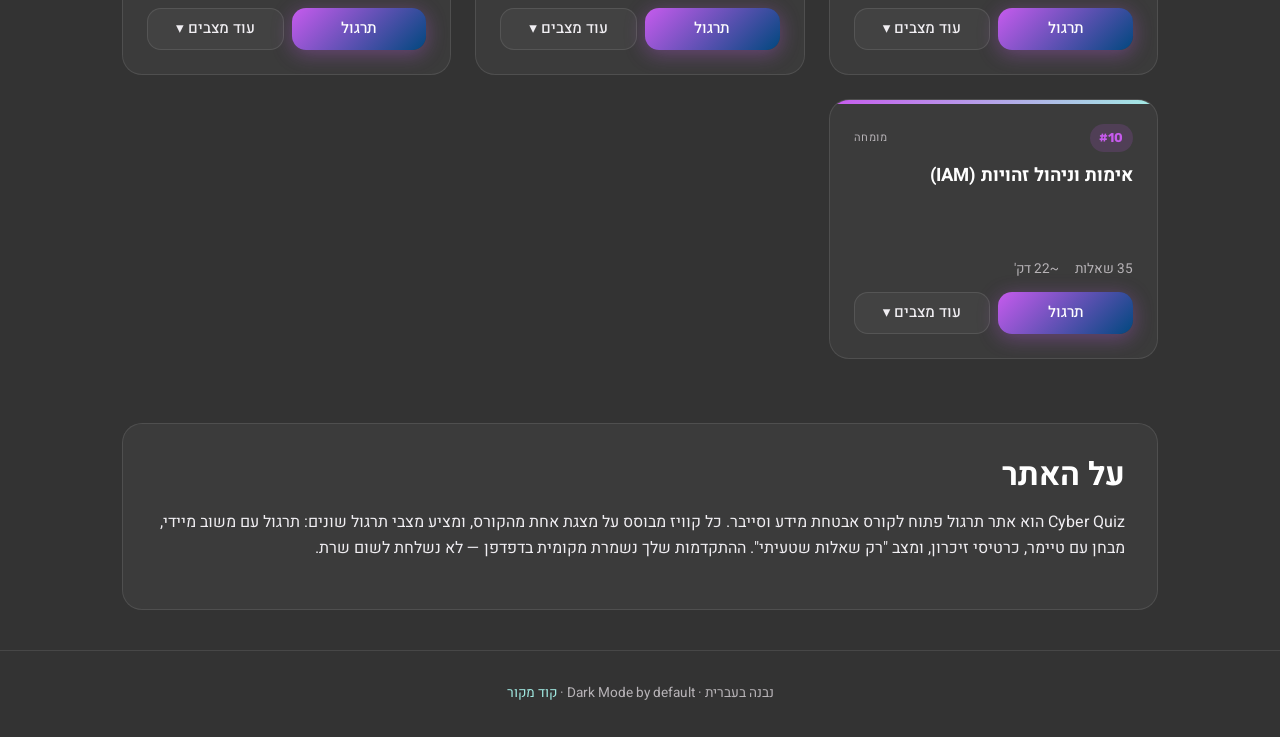
==== commit 25acb763: "simplify: drop profile UI, keep only a reset-progress button The profile chip/dropdown caused more p" ====
--- a/index.html
+++ b/index.html
@@ -32,63 +32,28 @@
                 <a href="#stats">סטטיסטיקות</a>
                 <a href="#about">אודות</a>
             </nav>
-            <div class="profile-area">
-                <button class="profile-chip" data-role="profile-chip" aria-haspopup="true" aria-expanded="false">
-                    <span class="profile-dot" aria-hidden="true"></span>
-                    <span class="profile-chip-label">פרופיל:</span>
-                    <span class="profile-chip-name" data-role="profile-name">...</span>
-                    <span class="profile-chip-arrow" aria-hidden="true">▾</span>
-                </button>
-                <div class="profile-menu" data-role="profile-menu" hidden>
-                    <div class="profile-menu-header">
-                        <span class="profile-menu-title">הפרופיל שלך</span>
-                        <button type="button"
-                                class="profile-menu-close"
-                                data-role="profile-close"
-                                aria-label="סגור"
-                                onclick="event.stopPropagation(); this.closest('.profile-menu').hidden = true;">×</button>
-                    </div>
-                    <p class="profile-menu-note">
-                        ההתקדמות שלך נשמרת רק בדפדפן הזה, תחת הפרופיל הפעיל.
-                        כל פרופיל רואה רק את הנתונים שלו.
-                    </p>
-                    <div class="profile-menu-actions">
-                        <button class="btn btn-ghost btn-sm" data-role="profile-switch">החלף / צור פרופיל</button>
-                        <button class="btn btn-ghost btn-sm" data-role="profile-reset">אפס התקדמות</button>
-                    </div>
-                    <div class="profile-list" data-role="profile-list"></div>
-                </div>
-            </div>
+            <button type="button" class="header-reset-btn" data-role="header-reset" aria-label="איפוס התקדמות">
+                <span aria-hidden="true">🗑</span>
+                <span class="header-reset-label">איפוס</span>
+            </button>
         </div>
     </header>
 
-    <dialog class="app-modal" data-role="profile-modal" aria-labelledby="profile-modal-title">
-        <form method="dialog" class="app-modal-card" data-variant="input">
+    <dialog class="app-modal" data-role="confirm-modal" aria-labelledby="confirm-modal-title">
+        <form method="dialog" class="app-modal-card" data-variant="danger">
             <header class="app-modal-header">
-                <div class="app-modal-icon" data-role="profile-modal-icon" aria-hidden="true">👤</div>
+                <div class="app-modal-icon" aria-hidden="true">⚠️</div>
                 <div class="app-modal-header-text">
-                    <h3 id="profile-modal-title" class="app-modal-title" data-role="profile-modal-title">שם הפרופיל</h3>
+                    <h3 id="confirm-modal-title" class="app-modal-title">לאפס את ההתקדמות?</h3>
                 </div>
-                <button type="button" class="app-modal-close" data-role="profile-modal-close" aria-label="סגור">×</button>
+                <button type="button" class="app-modal-close" data-role="confirm-modal-close" aria-label="סגור">×</button>
             </header>
-            <p class="app-modal-desc" data-role="profile-modal-desc">
-                בחר שם שיזהה אותך בדפדפן הזה. הנתונים נשארים מקומית — לא נשלחים לשום שרת.
+            <p class="app-modal-desc">
+                פעולה זו תמחק את כל ההתקדמות שלך בדפדפן הזה: ציונים, היסטוריית קוויזים, שאלות שטעית בהן, ודגלים. לא ניתן לשחזר.
             </p>
-            <label class="app-modal-input-wrap" data-role="profile-modal-input-wrap">
-                <span class="app-modal-input-label">שם פרופיל</span>
-                <input
-                    type="text"
-                    class="app-modal-input"
-                    data-role="profile-modal-input"
-                    maxlength="24"
-                    placeholder="לדוגמה: כריס, david, דני-לימוד..."
-                    autocomplete="off">
-                <span class="app-modal-error" data-role="profile-modal-error" hidden></span>
-                <span class="app-modal-hint">אותיות עברית/אנגלית/מספרים · עד 24 תווים</span>
-            </label>
             <footer class="app-modal-actions">
-                <button type="button" class="btn btn-ghost" data-role="profile-modal-cancel">ביטול</button>
-                <button type="submit" class="btn btn-primary" data-role="profile-modal-ok">שמור</button>
+                <button type="button" class="btn btn-ghost" data-role="confirm-modal-cancel">ביטול</button>
+                <button type="submit" class="btn btn-primary" data-role="confirm-modal-ok">כן, אפס הכל</button>
             </footer>
         </form>
     </dialog>
--- a/css/components.css
+++ b/css/components.css
@@ -122,150 +122,30 @@
     .site-nav { display: none; }
 }
 
-/* =============== Profile chip + menu =============== */
-.profile-area {
-    position: relative;
-}
-.profile-chip {
-    display: flex;
-    align-items: center;
-    gap: 0.4rem;
+/* =============== Header reset button =============== */
+.header-reset-btn {
+    display: flex;
+    align-items: center;
+    gap: 0.35rem;
     padding: 0.5rem 0.85rem;
     border-radius: 999px;
     background: var(--color-surface);
     border: 1px solid var(--color-border);
-    color: var(--color-text);
+    color: var(--color-text-dim);
     font-size: 0.85rem;
-    transition: background 0.2s, border-color 0.2s;
-}
-.profile-chip:hover {
-    background: var(--color-surface-strong);
-    border-color: color-mix(in srgb, var(--color-accent) 45%, transparent);
-}
-.profile-chip-label {
-    color: var(--color-text-dim);
-    font-size: 0.78rem;
-}
-.profile-chip-name {
-    font-weight: 600;
-    color: var(--color-text-strong);
-    max-width: 120px;
-    overflow: hidden;
-    text-overflow: ellipsis;
-    white-space: nowrap;
-}
-.profile-dot {
-    width: 8px;
-    height: 8px;
-    border-radius: 50%;
-    background: var(--color-accent);
-    box-shadow: 0 0 8px var(--color-accent);
-}
-.profile-chip-arrow {
-    color: var(--color-text-dim);
-    font-size: 0.7rem;
-    transition: transform 0.2s;
-}
-.profile-chip[aria-expanded="true"] .profile-chip-arrow {
-    transform: rotate(180deg);
-}
-
-.profile-menu {
-    position: absolute;
-    top: calc(100% + 0.5rem);
-    inset-inline-end: 0;
-    width: min(320px, calc(100vw - 2rem));
-    padding: 1rem;
-    border-radius: var(--radius-md);
-    background: var(--color-bg);
-    border: 1px solid var(--color-border);
-    box-shadow: var(--shadow-md);
-    z-index: 60;
-    display: flex;
-    flex-direction: column;
-    gap: 0.8rem;
-}
-.profile-menu-header {
-    display: flex;
-    justify-content: space-between;
-    align-items: center;
-    gap: 0.5rem;
-    padding-bottom: 0.5rem;
-    border-bottom: 1px solid var(--color-border);
-}
-.profile-menu-title {
-    font-weight: 700;
-    color: var(--color-text-strong);
-    font-size: 0.95rem;
-}
-.profile-menu-close {
-    display: grid;
-    place-items: center;
-    width: 28px;
-    height: 28px;
-    border-radius: 8px;
-    background: transparent;
-    color: var(--color-text-dim);
-    font-size: 1.3rem;
-    line-height: 1;
-    transition: background 0.15s, color 0.15s;
-}
-.profile-menu-close:hover {
-    background: var(--color-surface);
-    color: var(--color-text-strong);
-}
-.profile-menu-note {
-    margin: 0;
-    padding: 0.6rem 0.75rem;
-    border-radius: var(--radius-sm);
-    background: color-mix(in srgb, var(--color-accent) 10%, transparent);
-    border-inline-start: 2px solid var(--color-accent);
-    font-size: 0.8rem;
-    line-height: 1.5;
-    color: var(--color-text);
-}
-.profile-menu-actions {
-    display: flex;
-    gap: 0.5rem;
-}
-.profile-menu-actions .btn { flex: 1; }
-.profile-list {
-    display: flex;
-    flex-direction: column;
-    gap: 0.25rem;
-    border-top: 1px solid var(--color-border);
-    padding-top: 0.6rem;
-}
-.profile-list-label {
-    font-size: 0.75rem;
-    color: var(--color-text-dim);
-    margin-bottom: 0.2rem;
-}
-.profile-list button {
-    padding: 0.45rem 0.7rem;
-    border-radius: var(--radius-sm);
-    text-align: start;
-    color: var(--color-text);
-    font-size: 0.88rem;
-    transition: background 0.15s;
-    display: flex;
-    align-items: center;
-    gap: 0.4rem;
-}
-.profile-list button:hover {
-    background: var(--color-surface);
-}
-.profile-list button.is-active {
-    background: color-mix(in srgb, var(--color-primary) 18%, transparent);
-    color: var(--color-text-strong);
-}
-.profile-list button.is-active::before {
-    content: "✓";
-    color: var(--color-accent);
+    transition: background 0.2s, border-color 0.2s, color 0.2s;
+}
+.header-reset-btn:hover {
+    background: color-mix(in srgb, var(--color-error) 15%, transparent);
+    border-color: color-mix(in srgb, var(--color-error) 40%, transparent);
+    color: var(--color-error);
+}
+.header-reset-label {
+    font-weight: 500;
 }
 
 @media (max-width: 640px) {
-    .profile-chip-label { display: none; }
+    .header-reset-label { display: none; }
 }
 
 /* =============== App Modal (themed dialog) ===============
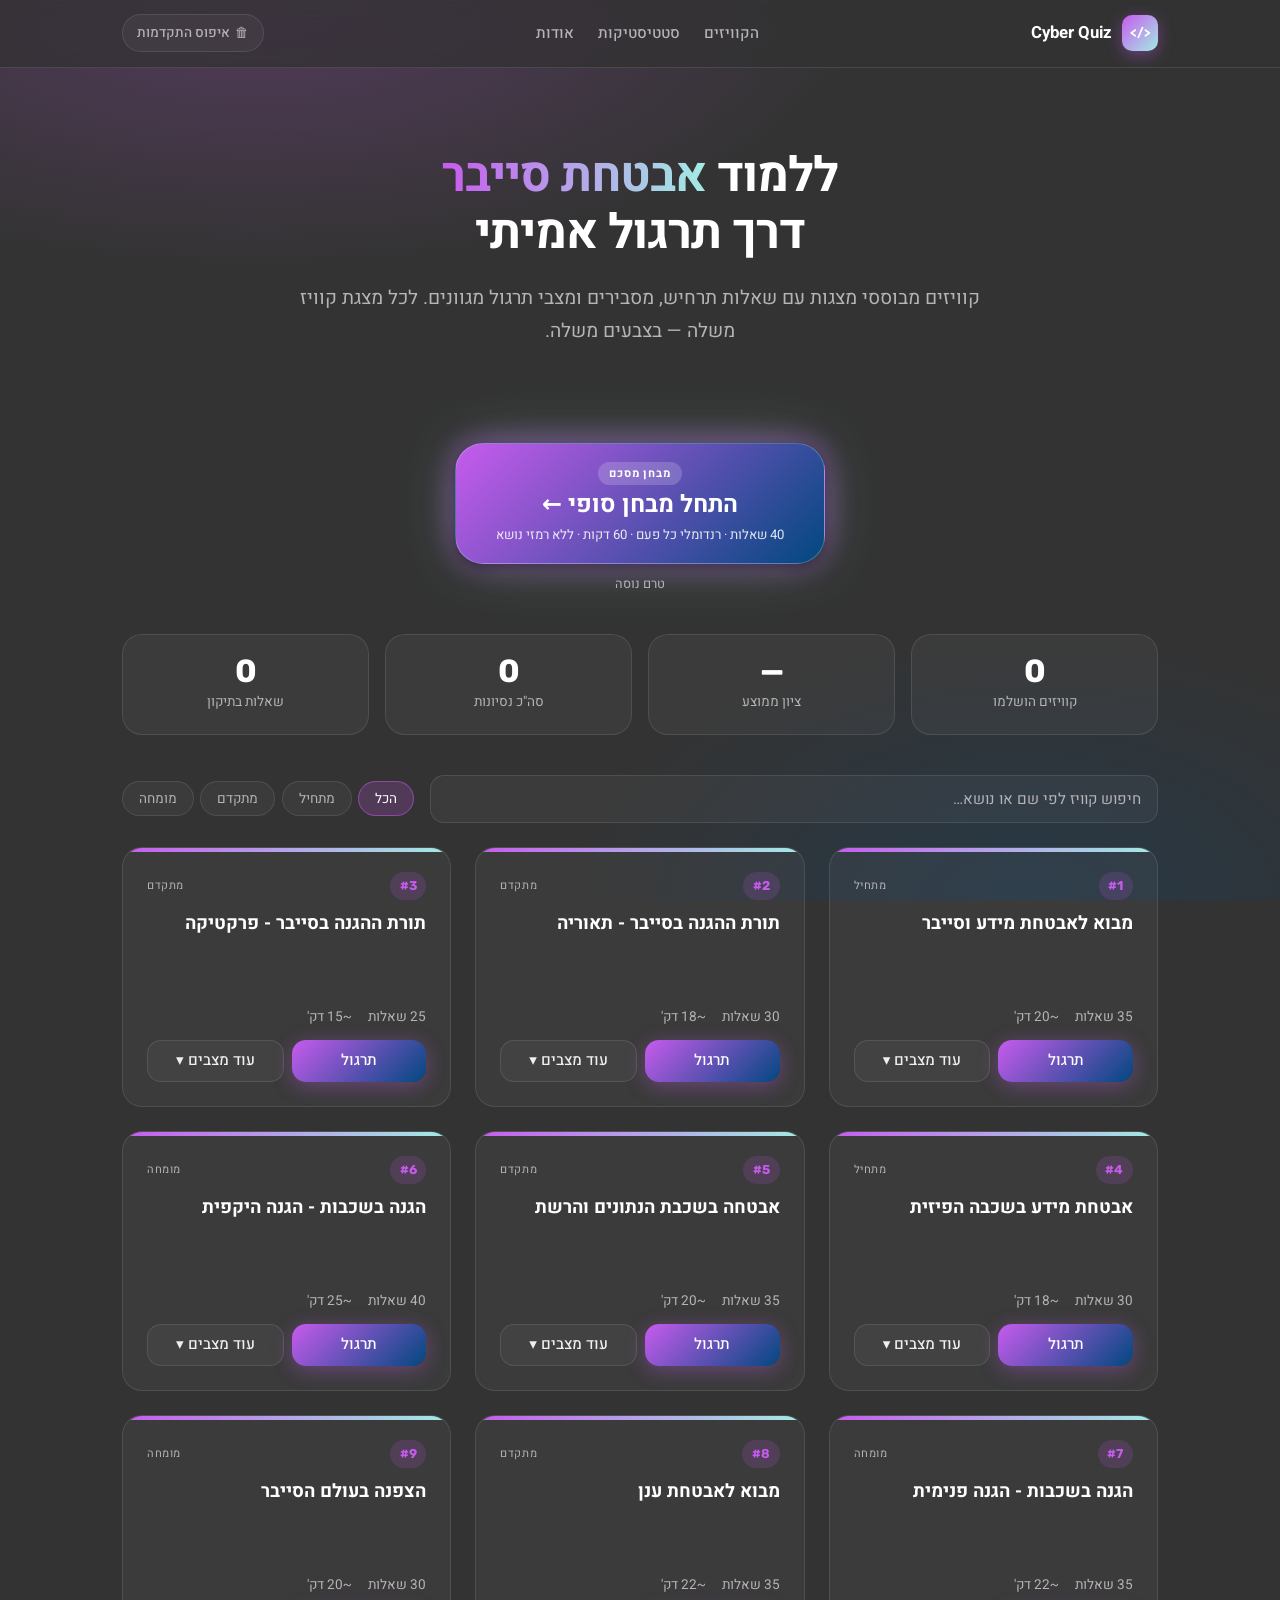
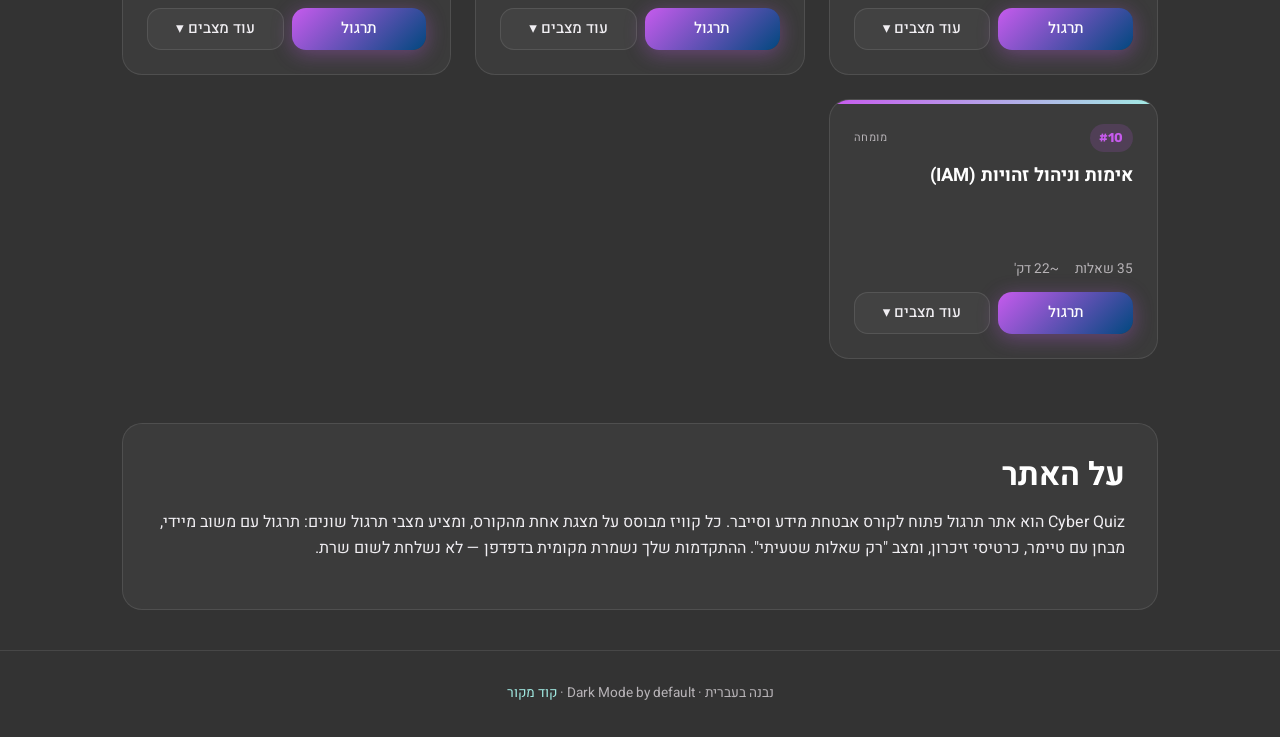
==== commit 18fe09ba: "reset button: add inline onclick fallback + full label Two issues from feedback: 1. Clicking "איפוס"" ====
--- a/index.html
+++ b/index.html
@@ -32,9 +32,13 @@
                 <a href="#stats">סטטיסטיקות</a>
                 <a href="#about">אודות</a>
             </nav>
-            <button type="button" class="header-reset-btn" data-role="header-reset" aria-label="איפוס התקדמות">
+            <button type="button"
+                    class="header-reset-btn"
+                    data-role="header-reset"
+                    aria-label="איפוס התקדמות"
+                    onclick="document.querySelector('[data-role=&quot;confirm-modal&quot;]')?.showModal()">
                 <span aria-hidden="true">🗑</span>
-                <span class="header-reset-label">איפוס</span>
+                <span class="header-reset-label">איפוס התקדמות</span>
             </button>
         </div>
     </header>
@@ -46,13 +50,20 @@
                 <div class="app-modal-header-text">
                     <h3 id="confirm-modal-title" class="app-modal-title">לאפס את ההתקדמות?</h3>
                 </div>
-                <button type="button" class="app-modal-close" data-role="confirm-modal-close" aria-label="סגור">×</button>
+                <button type="button"
+                        class="app-modal-close"
+                        data-role="confirm-modal-close"
+                        aria-label="סגור"
+                        onclick="this.closest('dialog').close()">×</button>
             </header>
             <p class="app-modal-desc">
                 פעולה זו תמחק את כל ההתקדמות שלך בדפדפן הזה: ציונים, היסטוריית קוויזים, שאלות שטעית בהן, ודגלים. לא ניתן לשחזר.
             </p>
             <footer class="app-modal-actions">
-                <button type="button" class="btn btn-ghost" data-role="confirm-modal-cancel">ביטול</button>
+                <button type="button"
+                        class="btn btn-ghost"
+                        data-role="confirm-modal-cancel"
+                        onclick="this.closest('dialog').close()">ביטול</button>
                 <button type="submit" class="btn btn-primary" data-role="confirm-modal-ok">כן, אפס הכל</button>
             </footer>
         </form>
